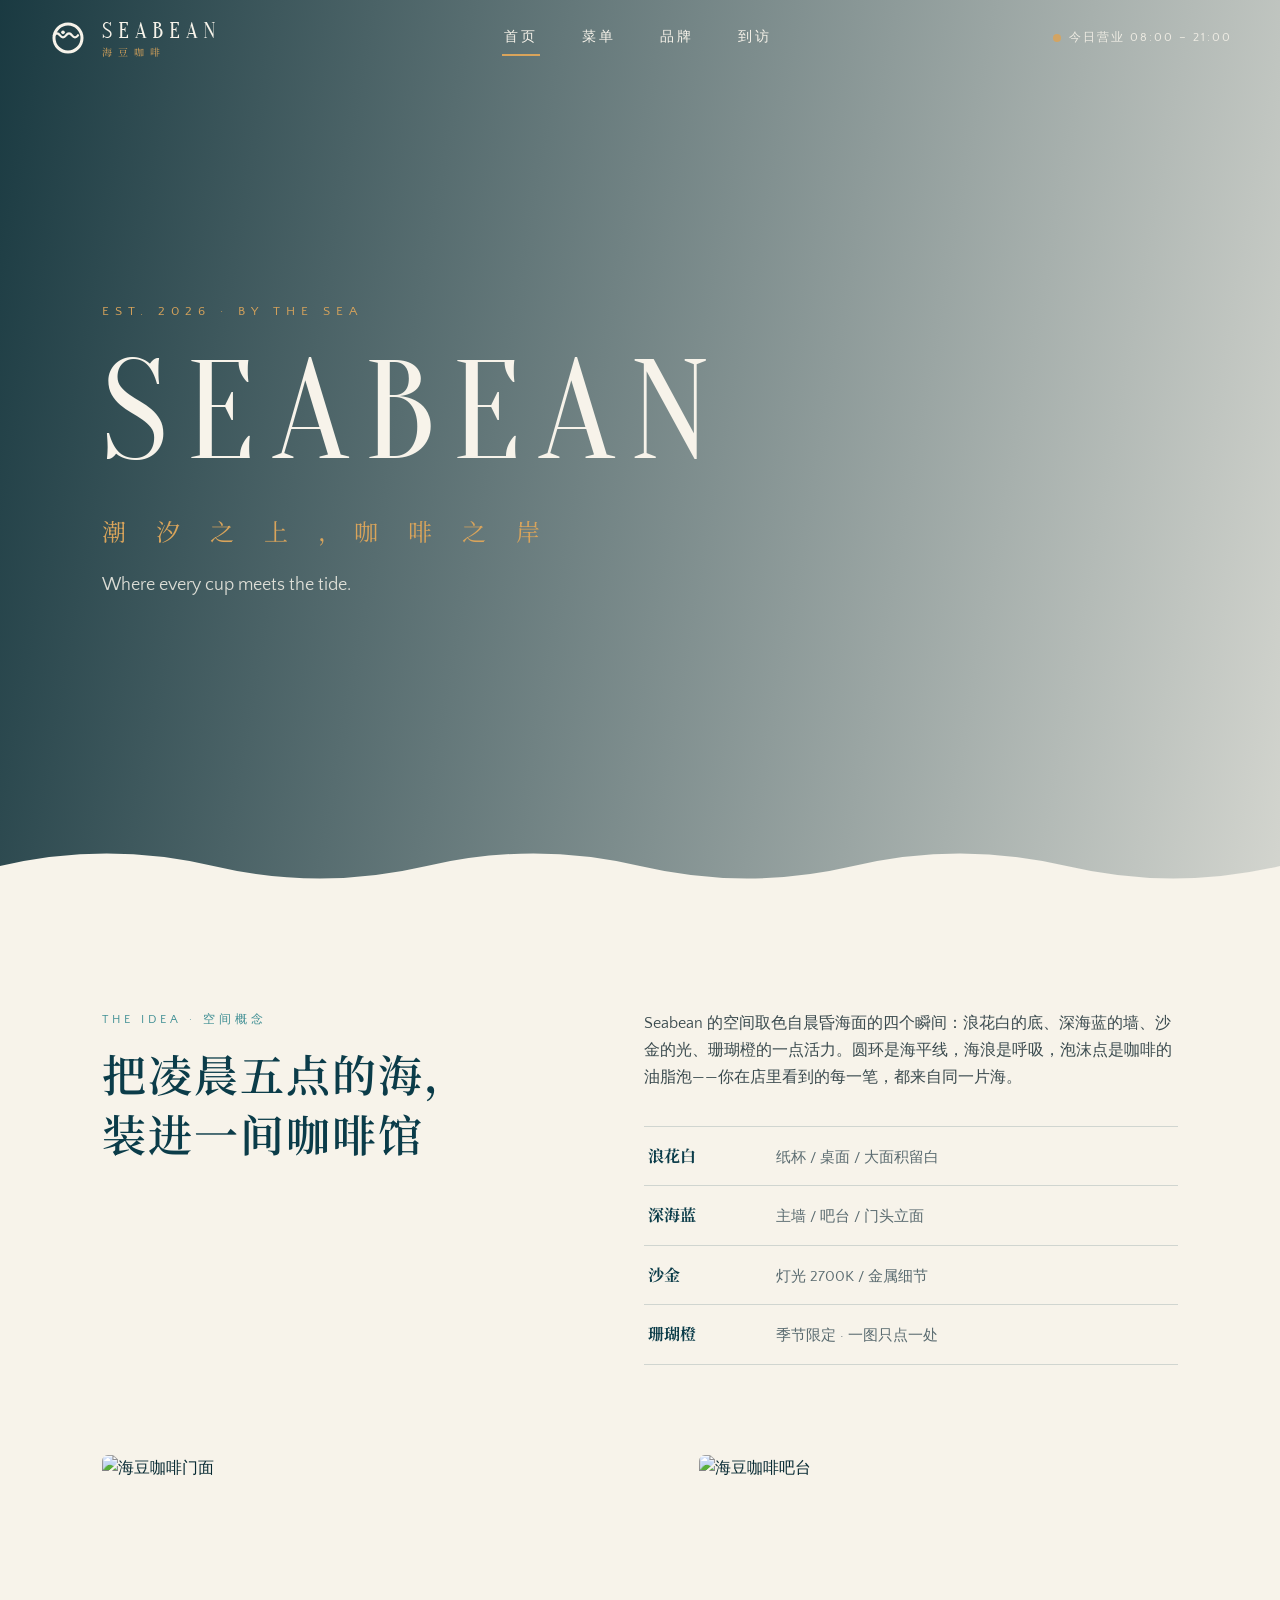
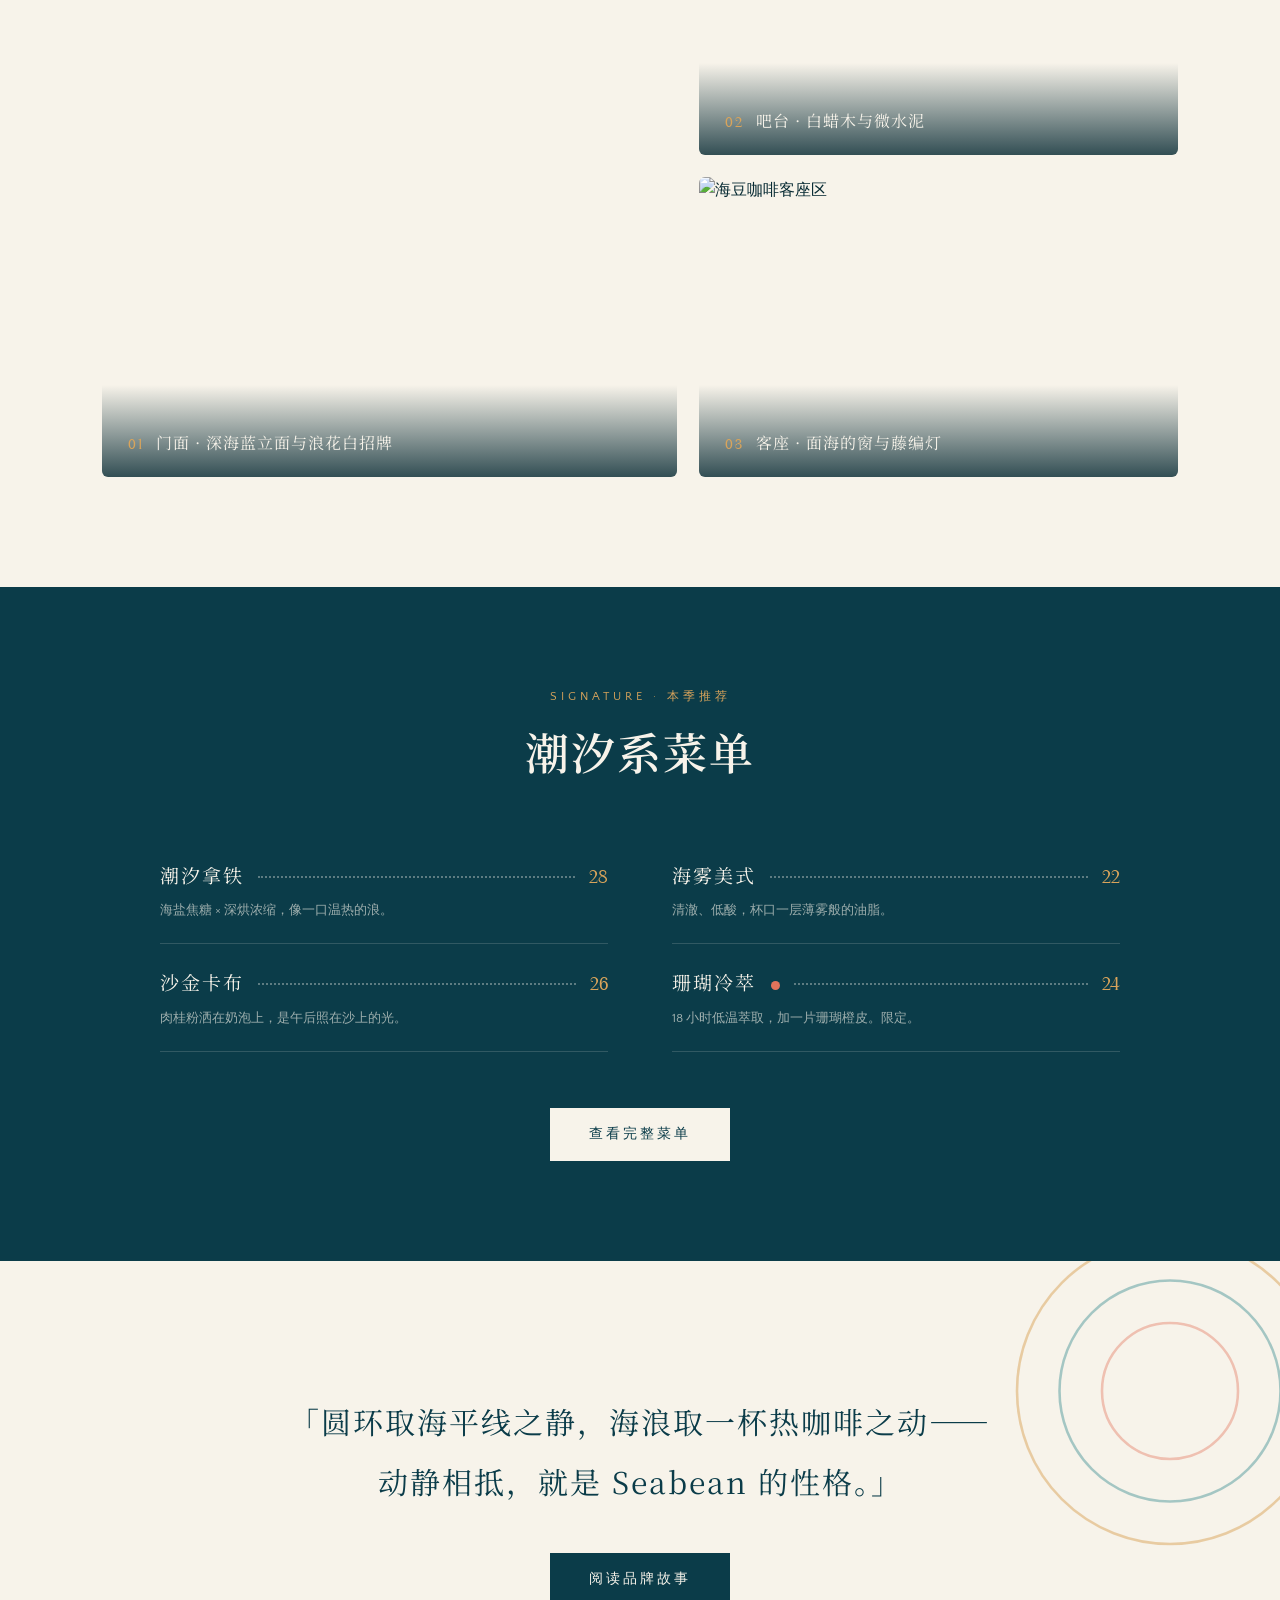
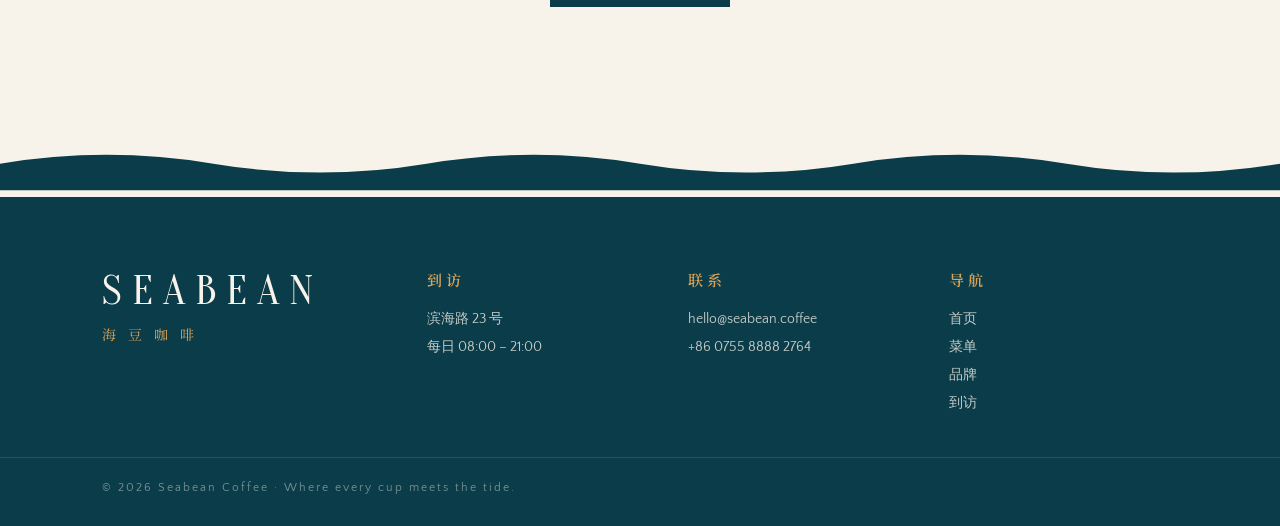
==== index.html @ 06146616 "Seabean 海豆咖啡官网：首页/菜单/品牌/到访四页" ====
<!DOCTYPE html>
<html lang="zh-CN">
<head>
<meta charset="UTF-8">
<meta name="viewport" content="width=device-width, initial-scale=1.0">
<title>SEABEAN 海豆咖啡 — 潮汐之上，咖啡之岸</title>
<meta name="description" content="Seabean 海豆咖啡：一家以海为灵感的咖啡馆。潮汐之上，咖啡之岸。Where every cup meets the tide.">
<link rel="preconnect" href="https://fonts.googleapis.com">
<link href="https://fonts.googleapis.com/css2?family=Oranienbaum&family=Quattrocento+Sans:wght@400;700&family=Noto+Serif+SC:wght@400;600&display=swap" rel="stylesheet">
<link rel="stylesheet" href="assets/style.css">
</head>
<body>

<header class="site-header">
  <a class="brand" href="index.html">
    <svg class="brand-mark" viewBox="0 0 120 120" aria-hidden="true">
      <circle cx="60" cy="60" r="42" fill="none" stroke="currentColor" stroke-width="9"/>
      <path d="M18 52 Q27 40 36 52 T54 52 T72 52 T90 52" fill="none" stroke="currentColor" stroke-width="7" stroke-linecap="round"/>
      <circle cx="45" cy="43" r="5.5" fill="currentColor"/>
    </svg>
    <span class="brand-word">SEABEAN<small>海豆咖啡</small></span>
  </a>
  <nav class="site-nav">
    <a href="index.html">首页</a>
    <a href="menu.html">菜单</a>
    <a href="about.html">品牌</a>
    <a href="visit.html">到访</a>
  </nav>
  <div class="header-hours"><span class="dot-live"></span>今日营业 08:00 – 21:00</div>
</header>

<!-- HERO -->
<section class="hero">
  <div class="hero-bg" style="background-image:url('assets/hero_sea_coffee.jpg')"></div>
  <div class="hero-shade"></div>
  <div class="bubble b1"></div><div class="bubble b2"></div><div class="bubble b3"></div><div class="bubble b4"></div>
  <div class="hero-inner">
    <p class="hero-kicker">EST. 2026 · BY THE SEA</p>
    <h1 class="hero-title">SEABEAN</h1>
    <p class="hero-cn">潮 汐 之 上 ，咖 啡 之 岸</p>
    <p class="hero-tag">Where every cup meets the tide.</p>
  </div>
  <svg class="hero-wave" viewBox="0 0 1440 90" preserveAspectRatio="none" aria-hidden="true">
    <path d="M0 90 L0 55 Q120 30 240 55 Q360 80 480 55 Q600 30 720 55 Q840 80 960 55 Q1080 30 1200 55 Q1320 80 1440 55 L1440 90 Z" fill="#F7F3EA"/>
  </svg>
</section>

<!-- 空间概念 -->
<section class="concept">
  <div class="reveal">
    <p class="sec-label">THE IDEA · 空间概念</p>
    <h2 class="sec-title">把凌晨五点的海，<br>装进一间咖啡馆</h2>
  </div>
  <div class="concept-right reveal">
    <p>Seabean 的空间取色自晨昏海面的四个瞬间：浪花白的底、深海蓝的墙、沙金的光、珊瑚橙的一点活力。圆环是海平线，海浪是呼吸，泡沫点是咖啡的油脂泡——你在店里看到的每一笔，都来自同一片海。</p>
    <ul class="concept-list">
      <li><strong>浪花白</strong><span>纸杯 / 桌面 / 大面积留白</span></li>
      <li><strong>深海蓝</strong><span>主墙 / 吧台 / 门头立面</span></li>
      <li><strong>沙金</strong><span>灯光 2700K / 金属细节</span></li>
      <li><strong>珊瑚橙</strong><span>季节限定 · 一图只点一处</span></li>
    </ul>
  </div>
</section>

<!-- 空间影像 -->
<section class="spaces">
  <a class="space-card tall reveal" href="visit.html">
    <img src="assets/shop_exterior.jpg" alt="海豆咖啡门面">
    <span class="space-cap"><span>01</span>门面 · 深海蓝立面与浪花白招牌</span>
  </a>
  <a class="space-card reveal" href="about.html" style="transition-delay:.08s">
    <img src="assets/shop_interior.jpg" alt="海豆咖啡吧台">
    <span class="space-cap"><span>02</span>吧台 · 白蜡木与微水泥</span>
  </a>
  <a class="space-card reveal" href="visit.html" style="transition-delay:.16s">
    <img src="assets/shop_seating.jpg" alt="海豆咖啡客座区">
    <span class="space-cap"><span>03</span>客座 · 面海的窗与藤编灯</span>
  </a>
</section>

<!-- 推荐菜单 -->
<section class="feature-menu">
  <div class="fm-head reveal">
    <p class="sec-label on-dark">SIGNATURE · 本季推荐</p>
    <h2 class="sec-title on-dark">潮汐系菜单</h2>
  </div>
  <div class="fm-grid">
    <div class="fm-item">
      <div class="fm-row"><span class="fm-name">潮汐拿铁</span><span class="fm-dots"></span><span class="fm-price">28</span></div>
      <p class="fm-desc">海盐焦糖 × 深烘浓缩，像一口温热的浪。</p>
    </div>
    <div class="fm-item">
      <div class="fm-row"><span class="fm-name">海雾美式</span><span class="fm-dots"></span><span class="fm-price">22</span></div>
      <p class="fm-desc">清澈、低酸，杯口一层薄雾般的油脂。</p>
    </div>
    <div class="fm-item">
      <div class="fm-row"><span class="fm-name">沙金卡布</span><span class="fm-dots"></span><span class="fm-price">26</span></div>
      <p class="fm-desc">肉桂粉洒在奶泡上，是午后照在沙上的光。</p>
    </div>
    <div class="fm-item">
      <div class="fm-row"><span class="fm-name">珊瑚冷萃 <i class="foam-dot"></i></span><span class="fm-dots"></span><span class="fm-price">24</span></div>
      <p class="fm-desc">18 小时低温萃取，加一片珊瑚橙皮。限定。</p>
    </div>
  </div>
  <a class="btn-foam" href="menu.html">查看完整菜单</a>
</section>

<!-- 品牌语句 -->
<section class="brand-line">
  <svg class="bl-ring" viewBox="0 0 200 200" aria-hidden="true">
    <circle cx="100" cy="100" r="90" fill="none" stroke="#D9A45B" stroke-width="1.5" opacity="0.5"/>
    <circle cx="100" cy="100" r="65" fill="none" stroke="#3E8E93" stroke-width="1.5" opacity="0.45"/>
    <circle cx="100" cy="100" r="40" fill="none" stroke="#E2735B" stroke-width="1.5" opacity="0.4"/>
  </svg>
  <blockquote class="reveal">「圆环取海平线之静，海浪取一杯热咖啡之动——<br>动静相抵，就是 Seabean 的性格。」</blockquote>
  <a class="btn-deep" href="about.html">阅读品牌故事</a>
</section>

<!-- 页脚 -->
<footer class="site-footer">
  <div class="foot-wave"><svg viewBox="0 0 1440 60" preserveAspectRatio="none" aria-hidden="true"><path d="M0 60 L0 30 Q120 10 240 30 Q360 50 480 30 Q600 10 720 30 Q840 50 960 30 Q1080 10 1200 30 Q1320 50 1440 30 L1440 60 Z"/></svg></div>
  <div class="foot-inner">
    <div class="foot-brand">SEABEAN<small>海豆咖啡</small></div>
    <div class="foot-cols">
      <div><h4>到访</h4><p>滨海路 23 号<br>每日 08:00 – 21:00</p></div>
      <div><h4>联系</h4><p><a href="mailto:hello@seabean.coffee">hello@seabean.coffee</a><br>+86 0755 8888 2764</p></div>
      <div><h4>导航</h4><p><a href="index.html">首页</a><br><a href="menu.html">菜单</a><br><a href="about.html">品牌</a><br><a href="visit.html">到访</a></p></div>
    </div>
  </div>
  <div class="foot-legal">© 2026 Seabean Coffee · Where every cup meets the tide.</div>
</footer>

<script src="assets/main.js"></script>
</body>
</html>
---- assets/style.css ----
/* ============ SEABEAN 海豆咖啡 — 品牌官网 ============ */
:root{
  --deep:#0B3C49;
  --ink:#072A33;
  --aqua:#3E8E93;
  --foam:#F7F3EA;
  --sand:#D9A45B;
  --coral:#E2735B;
  --gray:#5A6B70;
  --serif-en:'Oranienbaum', 'Noto Serif SC', serif;
  --serif-cn:'Noto Serif SC', 'Songti SC', serif;
  --sans:'Quattrocento Sans', 'PingFang SC', 'Microsoft YaHei', sans-serif;
}
*{margin:0;padding:0;box-sizing:border-box}
html{scroll-behavior:smooth}
body{
  font-family:var(--sans);
  color:var(--ink);
  background:var(--foam);
  line-height:1.7;
  -webkit-font-smoothing:antialiased;
}
img{display:block;max-width:100%}
a{color:inherit;text-decoration:none}
::selection{background:var(--sand);color:var(--ink)}

/* ---------- 通用文字 ---------- */
.sec-label{
  font-size:12px;letter-spacing:4px;color:var(--aqua);
  font-family:var(--sans);margin-bottom:14px;
}
.sec-label.on-dark{color:var(--sand)}
.sec-title{
  font-family:var(--serif-cn);
  font-size:clamp(28px,3.6vw,44px);
  font-weight:600;color:var(--deep);
  line-height:1.35;letter-spacing:2px;
}
.sec-title.on-dark{color:var(--foam)}
.btn-foam,.btn-deep{
  display:inline-block;padding:14px 38px;
  font-size:14px;letter-spacing:3px;
  border:1px solid transparent;cursor:pointer;
  transition:all .35s ease;
}
.btn-foam{background:var(--foam);color:var(--deep)}
.btn-foam:hover{background:var(--sand);color:var(--ink)}
.btn-deep{background:var(--deep);color:var(--foam)}
.btn-deep:hover{background:var(--aqua);color:var(--foam)}
.foam-dot{
  display:inline-block;width:9px;height:9px;border-radius:50%;
  background:var(--coral);margin-left:8px;vertical-align:middle;
}

/* ---------- 页头 ---------- */
.site-header{
  position:fixed;inset:0 0 auto 0;z-index:50;
  display:grid;grid-template-columns:auto 1fr auto;align-items:center;
  gap:24px;padding:18px 48px;
  color:var(--foam);
  transition:background .4s ease, color .4s ease, box-shadow .4s ease, padding .4s ease;
}
.site-header.solid{
  background:rgba(247,243,234,.96);
  color:var(--deep);
  box-shadow:0 1px 0 rgba(11,60,73,.12);
  padding:10px 48px;
}
.brand{display:flex;align-items:center;gap:14px}
.brand-mark{width:40px;height:40px}
.brand-word{
  font-family:var(--serif-en);font-size:22px;letter-spacing:6px;
  display:flex;flex-direction:column;line-height:1.1;
}
.brand-word small{
  font-family:var(--serif-cn);font-size:10px;letter-spacing:6px;color:var(--sand);
  margin-top:2px;
}
.site-nav{display:flex;justify-content:center;gap:40px}
.site-nav a{
  font-size:14px;letter-spacing:3px;padding:6px 2px;position:relative;
}
.site-nav a::after{
  content:"";position:absolute;left:0;bottom:0;height:2px;width:0;
  background:var(--sand);transition:width .35s ease;
}
.site-nav a:hover::after,.site-nav a.active::after{width:100%}
.header-hours{
  font-size:12px;letter-spacing:2px;display:flex;align-items:center;gap:8px;
  color:inherit;opacity:.9;
}
.dot-live{width:8px;height:8px;border-radius:50%;background:var(--sand);animation:pulse 2.4s infinite}
@keyframes pulse{0%,100%{opacity:1}50%{opacity:.35}}

/* ---------- 首页 HERO ---------- */
.hero{position:relative;height:100vh;min-height:640px;overflow:hidden}
.hero-bg{
  position:absolute;inset:0;background-size:cover;background-position:center;
  transform:scale(1.06);animation:heroDrift 18s ease-in-out infinite alternate;
}
@keyframes heroDrift{from{transform:scale(1.06) translateX(0)}to{transform:scale(1.06) translateX(-16px)}}
.hero-shade{
  position:absolute;inset:0;
  background:linear-gradient(100deg, rgba(7,42,51,.92) 0%, rgba(7,42,51,.55) 48%, rgba(7,42,51,.15) 100%);
}
.hero-inner{
  position:relative;z-index:2;height:100%;
  display:flex;flex-direction:column;justify-content:center;
  padding:0 8vw;color:var(--foam);
}
.hero-kicker{font-size:13px;letter-spacing:6px;color:var(--sand);margin-bottom:22px}
.hero-title{
  font-family:var(--serif-en);font-weight:400;
  font-size:clamp(64px,11vw,150px);letter-spacing:.12em;line-height:1;
}
.hero-cn{
  font-family:var(--serif-cn);font-size:clamp(17px,2vw,24px);
  letter-spacing:.5em;color:var(--sand);margin-top:26px;
}
.hero-tag{margin-top:18px;font-size:clamp(14px,1.4vw,18px);color:rgba(247,243,234,.85)}
.hero-wave{position:absolute;bottom:-1px;left:0;width:100%;height:90px;z-index:3}
.bubble{
  position:absolute;border-radius:50%;z-index:2;
  background:radial-gradient(circle at 35% 30%, rgba(247,243,234,.85), rgba(247,243,234,.12));
  animation:rise 9s ease-in infinite;opacity:0;
}
.b1{width:14px;height:14px;left:74%;bottom:120px;animation-delay:0s}
.b2{width:22px;height:22px;left:80%;bottom:100px;animation-delay:2.2s}
.b3{width:10px;height:10px;left:87%;bottom:130px;animation-delay:4.1s}
.b4{width:17px;height:17px;left:70%;bottom:90px;animation-delay:6s}
@keyframes rise{
  0%{transform:translateY(0) scale(.7);opacity:0}
  15%{opacity:.75}
  100%{transform:translateY(-46vh) scale(1.1);opacity:0}
}

/* ---------- 概念区 ---------- */
.concept{
  display:grid;grid-template-columns:1fr 1.15fr;gap:6vw;
  padding:110px 8vw 90px;align-items:start;
}
.concept-right p{font-size:16px;color:#3A4A4E;max-width:56ch}
.concept-list{list-style:none;margin-top:34px;border-top:1px solid rgba(11,60,73,.16)}
.concept-list li{
  display:grid;grid-template-columns:110px 1fr;gap:18px;
  padding:15px 4px;border-bottom:1px solid rgba(11,60,73,.16);
  font-size:14.5px;align-items:baseline;
}
.concept-list strong{font-family:var(--serif-cn);color:var(--deep);font-size:16px}
.concept-list span{color:var(--gray)}

/* ---------- 空间影像 ---------- */
.spaces{
  display:grid;grid-template-columns:1.2fr 1fr;grid-template-rows:repeat(2,300px);
  gap:22px;padding:0 8vw 110px;
}
.space-card{position:relative;overflow:hidden;border-radius:6px}
.space-card.tall{grid-row:span 2}
.space-card img{
  width:100%;height:100%;object-fit:cover;
  transition:transform 1.1s cubic-bezier(.19,1,.22,1);
}
.space-card:hover img{transform:scale(1.05)}
.space-cap{
  position:absolute;left:0;right:0;bottom:0;
  padding:44px 26px 20px;color:var(--foam);
  font-family:var(--serif-cn);font-size:16px;letter-spacing:1px;
  background:linear-gradient(to top, rgba(7,42,51,.82), transparent);
}
.space-cap span{
  font-family:var(--serif-en);color:var(--sand);
  margin-right:12px;font-size:15px;letter-spacing:2px;
}

/* ---------- 推荐菜单（深底） ---------- */
.feature-menu{background:var(--deep);color:var(--foam);padding:100px 8vw;text-align:center}
.fm-head{margin-bottom:56px}
.fm-grid{
  display:grid;grid-template-columns:1fr 1fr;gap:0 5vw;
  text-align:left;max-width:960px;margin:0 auto 56px;
}
.fm-item{padding:22px 0;border-bottom:1px solid rgba(247,243,234,.16)}
.fm-row{display:flex;align-items:baseline;gap:14px}
.fm-name{font-family:var(--serif-cn);font-size:19px;letter-spacing:2px}
.fm-dots{
  flex:1;border-bottom:2px dotted rgba(247,243,234,.35);
  transform:translateY(-5px);min-width:40px;
}
.fm-price{font-family:var(--serif-en);font-size:19px;color:var(--sand)}
.fm-desc{font-size:13px;color:rgba(247,243,234,.62);margin-top:6px}

/* ---------- 品牌语句 ---------- */
.brand-line{position:relative;padding:130px 8vw;text-align:center;overflow:hidden}
.bl-ring{position:absolute;right:-60px;top:-40px;width:340px;height:340px;animation:spin 60s linear infinite}
@keyframes spin{to{transform:rotate(360deg)}}
.brand-line blockquote{
  font-family:var(--serif-cn);font-size:clamp(20px,2.6vw,30px);
  color:var(--deep);line-height:2;letter-spacing:2px;max-width:820px;margin:0 auto 42px;
}

/* ---------- 页脚 ---------- */
.site-footer{position:relative;background:var(--deep);color:var(--foam)}
.foot-wave{display:block;width:100%;height:60px;background:var(--foam)}
.foot-wave path{fill:var(--deep)}
.foot-inner{
  display:grid;grid-template-columns:auto 1fr;gap:8vw;
  padding:70px 8vw 40px;
}
.foot-brand{
  font-family:var(--serif-en);font-size:42px;letter-spacing:10px;line-height:1.15;
}
.foot-brand small{
  display:block;font-family:var(--serif-cn);font-size:14px;
  letter-spacing:12px;color:var(--sand);margin-top:10px;
}
.foot-cols{display:grid;grid-template-columns:repeat(3,1fr);gap:32px;align-self:center}
.foot-cols h4{
  font-family:var(--serif-cn);font-size:15px;letter-spacing:4px;
  color:var(--sand);margin-bottom:12px;font-weight:600;
}
.foot-cols p{font-size:14px;color:rgba(247,243,234,.78);line-height:2}
.foot-cols a:hover{color:var(--sand)}
.foot-legal{
  padding:20px 8vw 28px;font-size:12px;letter-spacing:2px;
  color:rgba(247,243,234,.45);border-top:1px solid rgba(247,243,234,.12);
}

/* ---------- 内页共用 ---------- */
.page-hero{
  position:relative;padding:170px 8vw 90px;color:var(--foam);
  background:var(--deep);overflow:hidden;
}
.page-hero .ph-wave{
  position:absolute;left:0;bottom:-1px;width:100%;height:70px;
}
.page-hero h1{
  font-family:var(--serif-en);font-weight:400;
  font-size:clamp(44px,7vw,88px);letter-spacing:.14em;line-height:1;
}
.page-hero .ph-cn{
  font-family:var(--serif-cn);font-size:clamp(16px,1.8vw,22px);
  letter-spacing:.4em;color:var(--sand);margin-top:20px;
}
.page-hero .ph-sub{margin-top:16px;color:rgba(247,243,234,.72);font-size:15px;max-width:52ch}
.ph-bubbles span{
  position:absolute;border-radius:50%;
  border:1.5px solid rgba(247,243,234,.35);
}
.ph-bubbles .p1{width:120px;height:120px;right:10%;top:22%}
.ph-bubbles .p2{width:70px;height:70px;right:20%;top:52%;border-color:rgba(217,164,91,.5)}
.ph-bubbles .p3{width:36px;height:36px;right:7%;top:60%;border-color:rgba(62,142,147,.6)}

/* ---------- 菜单页 ---------- */
.menu-section{padding:90px 8vw 100px;max-width:1080px;margin:0 auto}
.menu-cat{margin-bottom:64px}
.menu-cat-head{display:flex;align-items:baseline;gap:16px;margin-bottom:26px}
.menu-cat-head h2{
  font-family:var(--serif-cn);font-size:26px;color:var(--deep);
  letter-spacing:4px;font-weight:600;
}
.menu-cat-head .en{
  font-family:var(--serif-en);font-size:15px;letter-spacing:4px;color:var(--aqua);
}
.menu-cat-head::after{
  content:"";flex:1;height:8px;transform:translateY(-2px);opacity:.5;
  background:url("data:image/svg+xml,%3Csvg xmlns='http://www.w3.org/2000/svg' viewBox='0 0 120 24'%3E%3Cpath d='M0 14 Q20 2 40 14 T80 14 T120 14' fill='none' stroke='%233E8E93' stroke-width='3'/%3E%3C/svg%3E") repeat-x left center/120px 24px;
}
.mi{display:grid;grid-template-columns:1fr auto;gap:4px 16px;padding:15px 0;border-bottom:1px solid rgba(11,60,73,.12)}
.mi-top{display:flex;align-items:baseline;gap:12px}
.mi-name{font-family:var(--serif-cn);font-size:17px;color:var(--ink);letter-spacing:1px}
.mi-dots{flex:1;border-bottom:2px dotted rgba(11,60,73,.3);transform:translateY(-4px);min-width:36px}
.mi-price{font-family:var(--serif-en);font-size:17px;color:var(--deep)}
.mi-desc{grid-column:1/-1;font-size:13px;color:var(--gray)}
.mi .badge{
  font-size:10px;letter-spacing:2px;color:var(--coral);
  border:1px solid var(--coral);border-radius:99px;padding:2px 10px;margin-left:10px;
  vertical-align:middle;white-space:nowrap;
}
.menu-note{
  background:var(--deep);color:var(--foam);border-radius:6px;
  padding:40px 48px;display:flex;flex-wrap:wrap;gap:24px 60px;align-items:center;
}
.menu-note h3{font-family:var(--serif-cn);font-size:20px;letter-spacing:3px;color:var(--sand);font-weight:600}
.menu-note p{font-size:13.5px;color:rgba(247,243,234,.75)}

/* ---------- 品牌页 ---------- */
.moments{display:grid;grid-template-columns:repeat(4,1fr);gap:20px;padding:90px 8vw}
.moment{
  border-radius:6px;padding:34px 26px 28px;min-height:230px;color:var(--foam);
  display:flex;flex-direction:column;justify-content:flex-end;position:relative;overflow:hidden;
}
.moment .m-en{font-family:var(--serif-en);letter-spacing:3px;font-size:14px;opacity:.85}
.moment .m-cn{font-family:var(--serif-cn);font-size:22px;letter-spacing:4px;margin-top:6px;font-weight:600}
.moment .m-desc{font-size:12.5px;opacity:.75;margin-top:10px;line-height:1.7}
.moment::before{
  content:"";position:absolute;right:-24px;top:-24px;width:110px;height:110px;border-radius:50%;
  background:rgba(247,243,234,.14);
}
.moment.m1{background:var(--foam);color:var(--deep)}
.moment.m1::before{background:rgba(11,60,73,.08)}
.moment.m2{background:var(--aqua)}
.moment.m3{background:var(--sand);color:var(--ink)}
.moment.m4{background:var(--deep)}
.story{display:grid;grid-template-columns:1fr 1fr;gap:6vw;padding:20px 8vw 110px;align-items:center}
.story-img{border-radius:6px;overflow:hidden}
.story-img img{width:100%;height:100%;object-fit:cover}
.story-text h2{
  font-family:var(--serif-cn);font-size:32px;color:var(--deep);
  letter-spacing:3px;margin-bottom:24px;font-weight:600;line-height:1.5;
}
.story-text p{font-size:15px;color:#3A4A4E;margin-bottom:16px}
.values{border-top:1px solid rgba(11,60,73,.14)}
.values li{
  list-style:none;display:grid;grid-template-columns:64px 130px 1fr;gap:20px;
  padding:20px 0;border-bottom:1px solid rgba(11,60,73,.14);font-size:14.5px;align-items:baseline;
}
.values .v-num{font-family:var(--serif-en);color:var(--aqua);font-size:20px}
.values .v-name{font-family:var(--serif-cn);color:var(--deep);font-size:17px;letter-spacing:2px;font-weight:600}
.values .v-desc{color:var(--gray)}

/* ---------- 到访页 ---------- */
.visit-grid{display:grid;grid-template-columns:1fr 1fr;gap:0;padding:0 0 100px}
.visit-info{padding:90px 6vw 90px 8vw}
.visit-info h2{
  font-family:var(--serif-cn);font-size:30px;color:var(--deep);
  letter-spacing:3px;margin-bottom:36px;font-weight:600;
}
.info-rows{border-top:1px solid rgba(11,60,73,.16)}
.info-rows div{
  display:grid;grid-template-columns:110px 1fr;gap:20px;
  padding:18px 4px;border-bottom:1px solid rgba(11,60,73,.16);font-size:15px;
}
.info-rows dt{font-family:var(--serif-cn);color:var(--deep);font-weight:600;letter-spacing:2px}
.info-rows dd{color:#3A4A4E}
.visit-map{position:relative;background:var(--deep);min-height:520px;overflow:hidden}
.visit-map svg{position:absolute;inset:0;width:100%;height:100%}
.map-pin{
  position:absolute;left:54%;top:44%;transform:translate(-50%,-100%);
  text-align:center;color:var(--foam);
}
.map-pin svg{position:static;width:44px;height:44px;margin:0 auto 8px;display:block;animation:bob 2.6s ease-in-out infinite}
@keyframes bob{0%,100%{transform:translateY(0)}50%{transform:translateY(-8px)}}
.map-pin .mp-name{font-family:var(--serif-en);letter-spacing:4px;font-size:15px}
.map-pin .mp-sub{font-size:11px;letter-spacing:2px;color:var(--sand)}
.visit-cta{
  background:var(--deep);color:var(--foam);text-align:center;padding:90px 8vw;
}
.visit-cta h2{font-family:var(--serif-cn);font-size:clamp(26px,3.4vw,40px);letter-spacing:4px;margin-bottom:16px;font-weight:600}
.visit-cta p{color:rgba(247,243,234,.7);margin-bottom:36px}

/* ---------- 动效 reveal ---------- */
.reveal{opacity:0;transform:translateY(26px);transition:opacity .8s ease, transform .8s ease}
.reveal.in{opacity:1;transform:none}

/* ---------- 响应式 ---------- */
@media (max-width:960px){
  .site-header{grid-template-columns:auto auto;padding:14px 20px;gap:14px}
  .site-nav{gap:20px}
  .header-hours{display:none}
  .concept{grid-template-columns:1fr;gap:36px;padding:80px 6vw 60px}
  .spaces{grid-template-columns:1fr;grid-template-rows:none;padding:0 6vw 80px}
  .space-card{height:280px}
  .space-card.tall{grid-row:auto;height:340px}
  .fm-grid{grid-template-columns:1fr}
  .moments{grid-template-columns:1fr 1fr;padding:60px 6vw;gap:14px}
  .story{grid-template-columns:1fr;padding:0 6vw 80px}
  .visit-grid{grid-template-columns:1fr}
  .visit-info{padding:70px 6vw}
  .foot-inner{grid-template-columns:1fr;gap:36px;padding:56px 6vw 30px}
  .foot-cols{grid-template-columns:1fr 1fr}
  .brand-line{padding:90px 6vw}
  .bl-ring{width:220px;height:220px;right:-80px}
}
@media (max-width:640px){
  .site-nav{gap:14px}
  .site-nav a{font-size:12px;letter-spacing:1px}
  .brand-word{font-size:17px;letter-spacing:4px}
  .moments{grid-template-columns:1fr}
  .menu-note{padding:30px 24px}
}
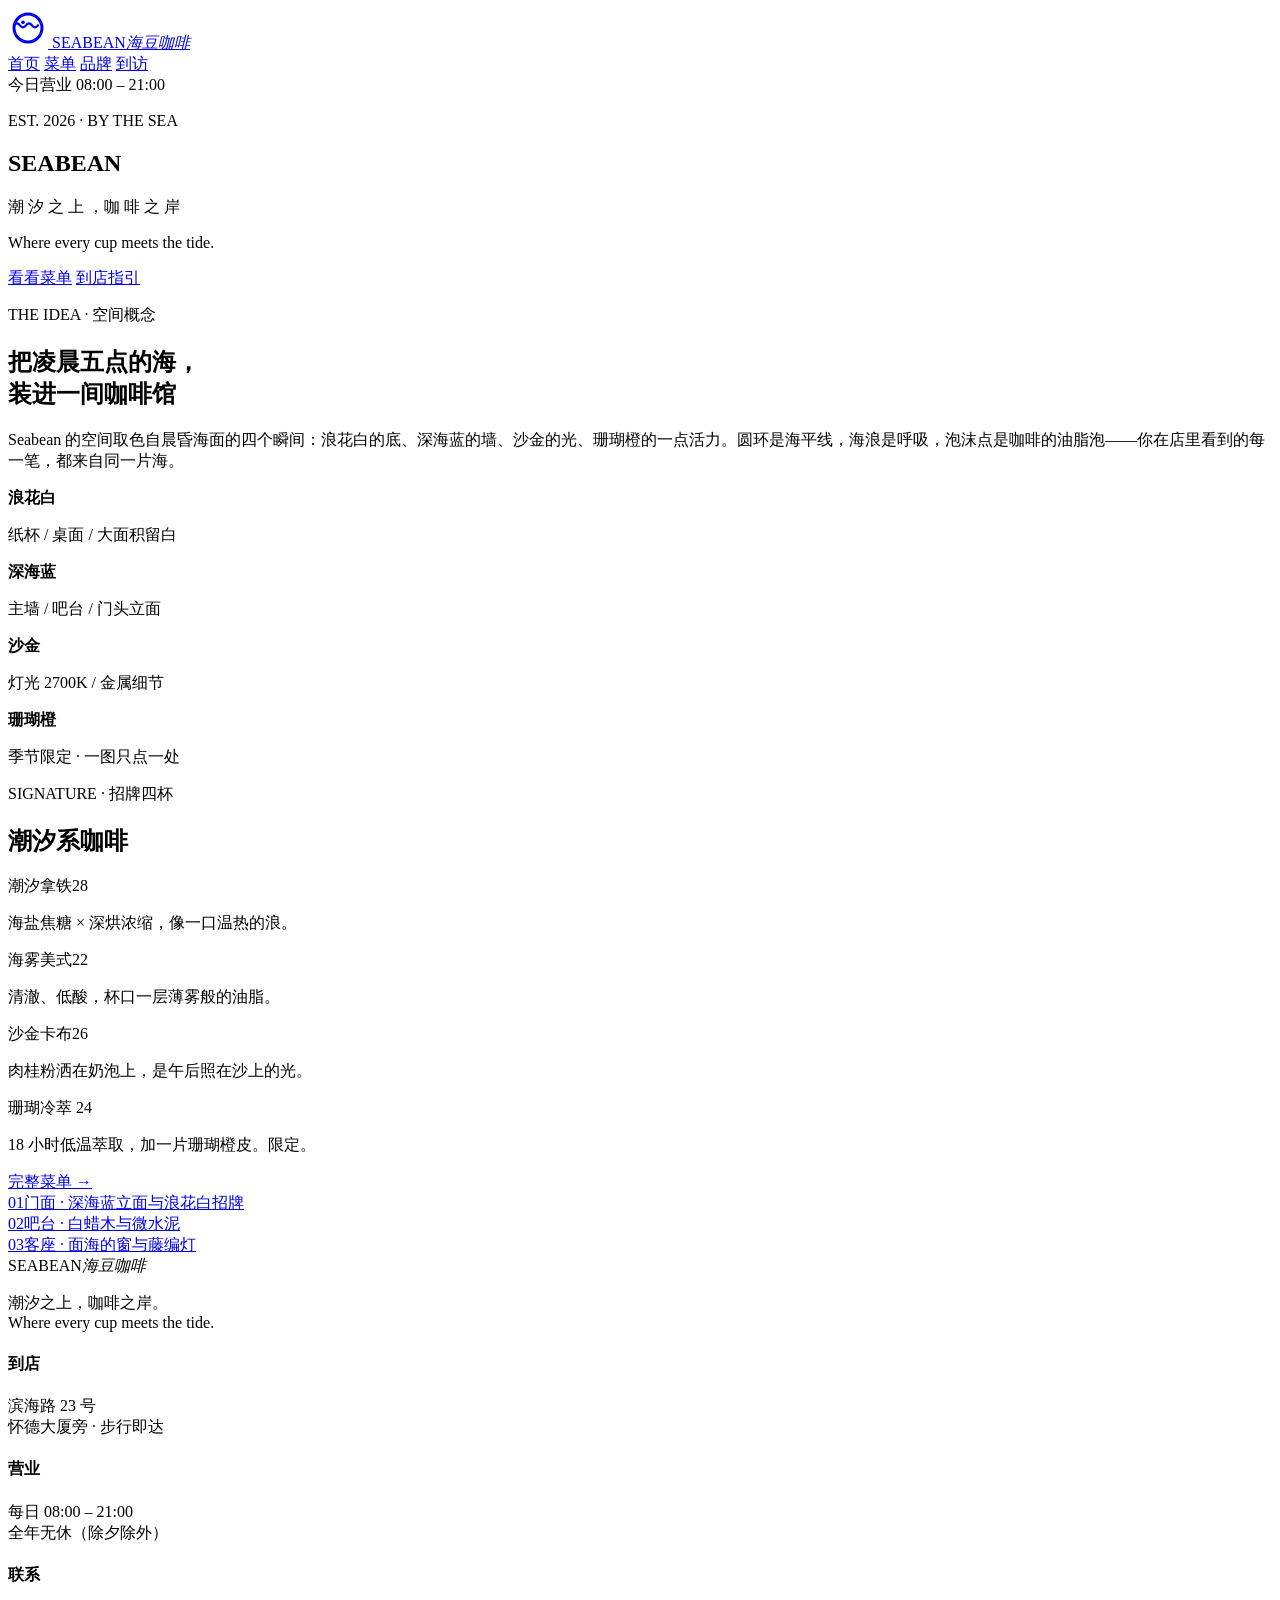
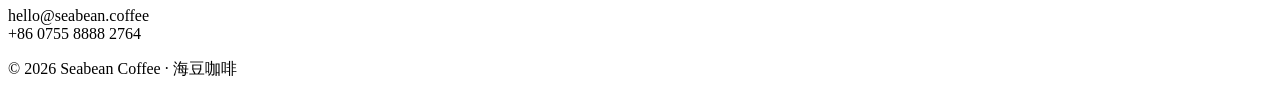
==== commit 59fa488a: "restore index/about pages" ====
--- a/index.html
+++ b/index.html
@@ -4,24 +4,23 @@
 <meta charset="UTF-8">
 <meta name="viewport" content="width=device-width, initial-scale=1.0">
 <title>SEABEAN 海豆咖啡 — 潮汐之上，咖啡之岸</title>
-<meta name="description" content="Seabean 海豆咖啡：一家以海为灵感的咖啡馆。潮汐之上，咖啡之岸。Where every cup meets the tide.">
-<link rel="preconnect" href="https://fonts.googleapis.com">
-<link href="https://fonts.googleapis.com/css2?family=Oranienbaum&family=Quattrocento+Sans:wght@400;700&family=Noto+Serif+SC:wght@400;600&display=swap" rel="stylesheet">
+<meta name="description" content="Seabean 海豆咖啡：把海的瞬间装进杯子。深海蓝空间、潮汐系咖啡、面朝大海的座位。">
+<link href="https://fonts.googleapis.com/css2?family=Oranienbaum&family=Quattrocento+Sans:ital,wght@0,400;0,700;1,400&family=Noto+Serif+SC:wght@400;600;700&display=swap" rel="stylesheet">
 <link rel="stylesheet" href="assets/style.css">
+<link rel="stylesheet" href="assets/images.css">
 </head>
 <body>
-
 <header class="site-header">
-  <a class="brand" href="index.html">
-    <svg class="brand-mark" viewBox="0 0 120 120" aria-hidden="true">
+  <a class="logo" href="index.html" aria-label="Seabean 首页">
+    <svg viewBox="0 0 120 120" width="40" height="40" aria-hidden="true">
       <circle cx="60" cy="60" r="42" fill="none" stroke="currentColor" stroke-width="9"/>
       <path d="M18 52 Q27 40 36 52 T54 52 T72 52 T90 52" fill="none" stroke="currentColor" stroke-width="7" stroke-linecap="round"/>
       <circle cx="45" cy="43" r="5.5" fill="currentColor"/>
     </svg>
-    <span class="brand-word">SEABEAN<small>海豆咖啡</small></span>
+    <span class="logo-word">SEABEAN<em>海豆咖啡</em></span>
   </a>
   <nav class="site-nav">
-    <a href="index.html">首页</a>
+    <a href="index.html" class="active">首页</a>
     <a href="menu.html">菜单</a>
     <a href="about.html">品牌</a>
     <a href="visit.html">到访</a>
@@ -29,107 +28,99 @@
   <div class="header-hours"><span class="dot-live"></span>今日营业 08:00 – 21:00</div>
 </header>
 
-<!-- HERO -->
+<!-- ======================= HERO ======================= -->
 <section class="hero">
-  <div class="hero-bg" style="background-image:url('assets/hero_sea_coffee.jpg')"></div>
+  <div class="hero-bg"></div>
   <div class="hero-shade"></div>
-  <div class="bubble b1"></div><div class="bubble b2"></div><div class="bubble b3"></div><div class="bubble b4"></div>
   <div class="hero-inner">
     <p class="hero-kicker">EST. 2026 · BY THE SEA</p>
     <h1 class="hero-title">SEABEAN</h1>
-    <p class="hero-cn">潮 汐 之 上 ，咖 啡 之 岸</p>
-    <p class="hero-tag">Where every cup meets the tide.</p>
+    <p class="hero-tagline">潮 汐 之 上 ，咖 啡 之 岸</p>
+    <p class="hero-sub">Where every cup meets the tide.</p>
+    <div class="hero-cta">
+      <a class="btn btn-solid" href="menu.html">看看菜单</a>
+      <a class="btn btn-ghost" href="visit.html">到店指引</a>
+    </div>
   </div>
-  <svg class="hero-wave" viewBox="0 0 1440 90" preserveAspectRatio="none" aria-hidden="true">
-    <path d="M0 90 L0 55 Q120 30 240 55 Q360 80 480 55 Q600 30 720 55 Q840 80 960 55 Q1080 30 1200 55 Q1320 80 1440 55 L1440 90 Z" fill="#F7F3EA"/>
-  </svg>
+  <div class="hero-bubbles" aria-hidden="true"><i></i><i></i><i></i><i></i><i></i></div>
 </section>
 
-<!-- 空间概念 -->
-<section class="concept">
-  <div class="reveal">
-    <p class="sec-label">THE IDEA · 空间概念</p>
-    <h2 class="sec-title">把凌晨五点的海，<br>装进一间咖啡馆</h2>
-  </div>
-  <div class="concept-right reveal">
-    <p>Seabean 的空间取色自晨昏海面的四个瞬间：浪花白的底、深海蓝的墙、沙金的光、珊瑚橙的一点活力。圆环是海平线，海浪是呼吸，泡沫点是咖啡的油脂泡——你在店里看到的每一笔，都来自同一片海。</p>
-    <ul class="concept-list">
-      <li><strong>浪花白</strong><span>纸杯 / 桌面 / 大面积留白</span></li>
-      <li><strong>深海蓝</strong><span>主墙 / 吧台 / 门头立面</span></li>
-      <li><strong>沙金</strong><span>灯光 2700K / 金属细节</span></li>
-      <li><strong>珊瑚橙</strong><span>季节限定 · 一图只点一处</span></li>
-    </ul>
+<!-- ======================= 空间概念 ======================= -->
+<section class="sec">
+  <p class="sec-label">THE IDEA · 空间概念</p>
+  <h2 class="sec-title">把凌晨五点的海，<br>装进一间咖啡馆</h2>
+  <p class="sec-lead">Seabean 的空间取色自晨昏海面的四个瞬间：浪花白的底、深海蓝的墙、沙金的光、珊瑚橙的一点活力。圆环是海平线，海浪是呼吸，泡沫点是咖啡的油脂泡——你在店里看到的每一笔，都来自同一片海。</p>
+  <div class="palette">
+    <div class="pal-item"><span class="pal-chip" style="background:#F7F3EA"></span><strong>浪花白</strong><p>纸杯 / 桌面 / 大面积留白</p></div>
+    <div class="pal-item"><span class="pal-chip" style="background:#0B3C49"></span><strong>深海蓝</strong><p>主墙 / 吧台 / 门头立面</p></div>
+    <div class="pal-item"><span class="pal-chip" style="background:#D9A45B"></span><strong>沙金</strong><p>灯光 2700K / 金属细节</p></div>
+    <div class="pal-item"><span class="pal-chip" style="background:#E2735B"></span><strong>珊瑚橙</strong><p>季节限定 · 一图只点一处</p></div>
   </div>
 </section>
 
-<!-- 空间影像 -->
-<section class="spaces">
-  <a class="space-card tall reveal" href="visit.html">
-    <img src="assets/shop_exterior.jpg" alt="海豆咖啡门面">
-    <span class="space-cap"><span>01</span>门面 · 深海蓝立面与浪花白招牌</span>
-  </a>
-  <a class="space-card reveal" href="about.html" style="transition-delay:.08s">
-    <img src="assets/shop_interior.jpg" alt="海豆咖啡吧台">
-    <span class="space-cap"><span>02</span>吧台 · 白蜡木与微水泥</span>
-  </a>
-  <a class="space-card reveal" href="visit.html" style="transition-delay:.16s">
-    <img src="assets/shop_seating.jpg" alt="海豆咖啡客座区">
-    <span class="space-cap"><span>03</span>客座 · 面海的窗与藤编灯</span>
-  </a>
-</section>
-
-<!-- 推荐菜单 -->
-<section class="feature-menu">
-  <div class="fm-head reveal">
-    <p class="sec-label on-dark">SIGNATURE · 本季推荐</p>
-    <h2 class="sec-title on-dark">潮汐系菜单</h2>
-  </div>
+<!-- ======================= 招牌菜单 ======================= -->
+<section class="sec sec-tint">
+  <p class="sec-label">SIGNATURE · 招牌四杯</p>
+  <h2 class="sec-title">潮汐系咖啡</h2>
   <div class="fm-grid">
-    <div class="fm-item">
+    <div class="fm-item reveal">
       <div class="fm-row"><span class="fm-name">潮汐拿铁</span><span class="fm-dots"></span><span class="fm-price">28</span></div>
       <p class="fm-desc">海盐焦糖 × 深烘浓缩，像一口温热的浪。</p>
     </div>
-    <div class="fm-item">
+    <div class="fm-item reveal">
       <div class="fm-row"><span class="fm-name">海雾美式</span><span class="fm-dots"></span><span class="fm-price">22</span></div>
       <p class="fm-desc">清澈、低酸，杯口一层薄雾般的油脂。</p>
     </div>
-    <div class="fm-item">
+    <div class="fm-item reveal">
       <div class="fm-row"><span class="fm-name">沙金卡布</span><span class="fm-dots"></span><span class="fm-price">26</span></div>
       <p class="fm-desc">肉桂粉洒在奶泡上，是午后照在沙上的光。</p>
     </div>
-    <div class="fm-item">
+    <div class="fm-item reveal">
       <div class="fm-row"><span class="fm-name">珊瑚冷萃 <i class="foam-dot"></i></span><span class="fm-dots"></span><span class="fm-price">24</span></div>
       <p class="fm-desc">18 小时低温萃取，加一片珊瑚橙皮。限定。</p>
     </div>
   </div>
-  <a class="btn-foam" href="menu.html">查看完整菜单</a>
+  <div class="sec-more"><a class="btn btn-line" href="menu.html">完整菜单 →</a></div>
 </section>
 
-<!-- 品牌语句 -->
-<section class="brand-line">
-  <svg class="bl-ring" viewBox="0 0 200 200" aria-hidden="true">
-    <circle cx="100" cy="100" r="90" fill="none" stroke="#D9A45B" stroke-width="1.5" opacity="0.5"/>
-    <circle cx="100" cy="100" r="65" fill="none" stroke="#3E8E93" stroke-width="1.5" opacity="0.45"/>
-    <circle cx="100" cy="100" r="40" fill="none" stroke="#E2735B" stroke-width="1.5" opacity="0.4"/>
-  </svg>
-  <blockquote class="reveal">「圆环取海平线之静，海浪取一杯热咖啡之动——<br>动静相抵，就是 Seabean 的性格。」</blockquote>
-  <a class="btn-deep" href="about.html">阅读品牌故事</a>
+<!-- ======================= 空间影像 ======================= -->
+<section class="spaces">
+  <a class="space-card tall reveal" href="visit.html">
+    <div class="ph img-shop-exterior" role="img" aria-label="Seabean 门店外立面"></div>
+    <div class="space-cap"><span>01</span>门面 · 深海蓝立面与浪花白招牌</div>
+  </a>
+  <a class="space-card reveal" href="visit.html" style="transition-delay:.08s">
+    <div class="ph img-shop-interior" role="img" aria-label="Seabean 吧台"></div>
+    <div class="space-cap"><span>02</span>吧台 · 白蜡木与微水泥</div>
+  </a>
+  <a class="space-card reveal" href="visit.html" style="transition-delay:.16s">
+    <div class="ph img-shop-seating" role="img" aria-label="Seabean 客座区"></div>
+    <div class="space-cap"><span>03</span>客座 · 面海的窗与藤编灯</div>
+  </a>
 </section>
 
-<!-- 页脚 -->
+<!-- ======================= FOOTER ======================= -->
 <footer class="site-footer">
-  <div class="foot-wave"><svg viewBox="0 0 1440 60" preserveAspectRatio="none" aria-hidden="true"><path d="M0 60 L0 30 Q120 10 240 30 Q360 50 480 30 Q600 10 720 30 Q840 50 960 30 Q1080 10 1200 30 Q1320 50 1440 30 L1440 60 Z"/></svg></div>
-  <div class="foot-inner">
-    <div class="foot-brand">SEABEAN<small>海豆咖啡</small></div>
-    <div class="foot-cols">
-      <div><h4>到访</h4><p>滨海路 23 号<br>每日 08:00 – 21:00</p></div>
-      <div><h4>联系</h4><p><a href="mailto:hello@seabean.coffee">hello@seabean.coffee</a><br>+86 0755 8888 2764</p></div>
-      <div><h4>导航</h4><p><a href="index.html">首页</a><br><a href="menu.html">菜单</a><br><a href="about.html">品牌</a><br><a href="visit.html">到访</a></p></div>
+  <div class="foot-grid">
+    <div class="foot-brand">
+      <span class="logo-word light">SEABEAN<em>海豆咖啡</em></span>
+      <p>潮汐之上，咖啡之岸。<br>Where every cup meets the tide.</p>
+    </div>
+    <div class="foot-col">
+      <h4>到店</h4>
+      <p>滨海路 23 号<br>怀德大厦旁 · 步行即达</p>
+    </div>
+    <div class="foot-col">
+      <h4>营业</h4>
+      <p>每日 08:00 – 21:00<br>全年无休（除夕除外）</p>
+    </div>
+    <div class="foot-col">
+      <h4>联系</h4>
+      <p>hello@seabean.coffee<br>+86 0755 8888 2764</p>
     </div>
   </div>
-  <div class="foot-legal">© 2026 Seabean Coffee · Where every cup meets the tide.</div>
+  <div class="foot-base">© 2026 Seabean Coffee · 海豆咖啡</div>
 </footer>
-
 <script src="assets/main.js"></script>
 </body>
 </html>
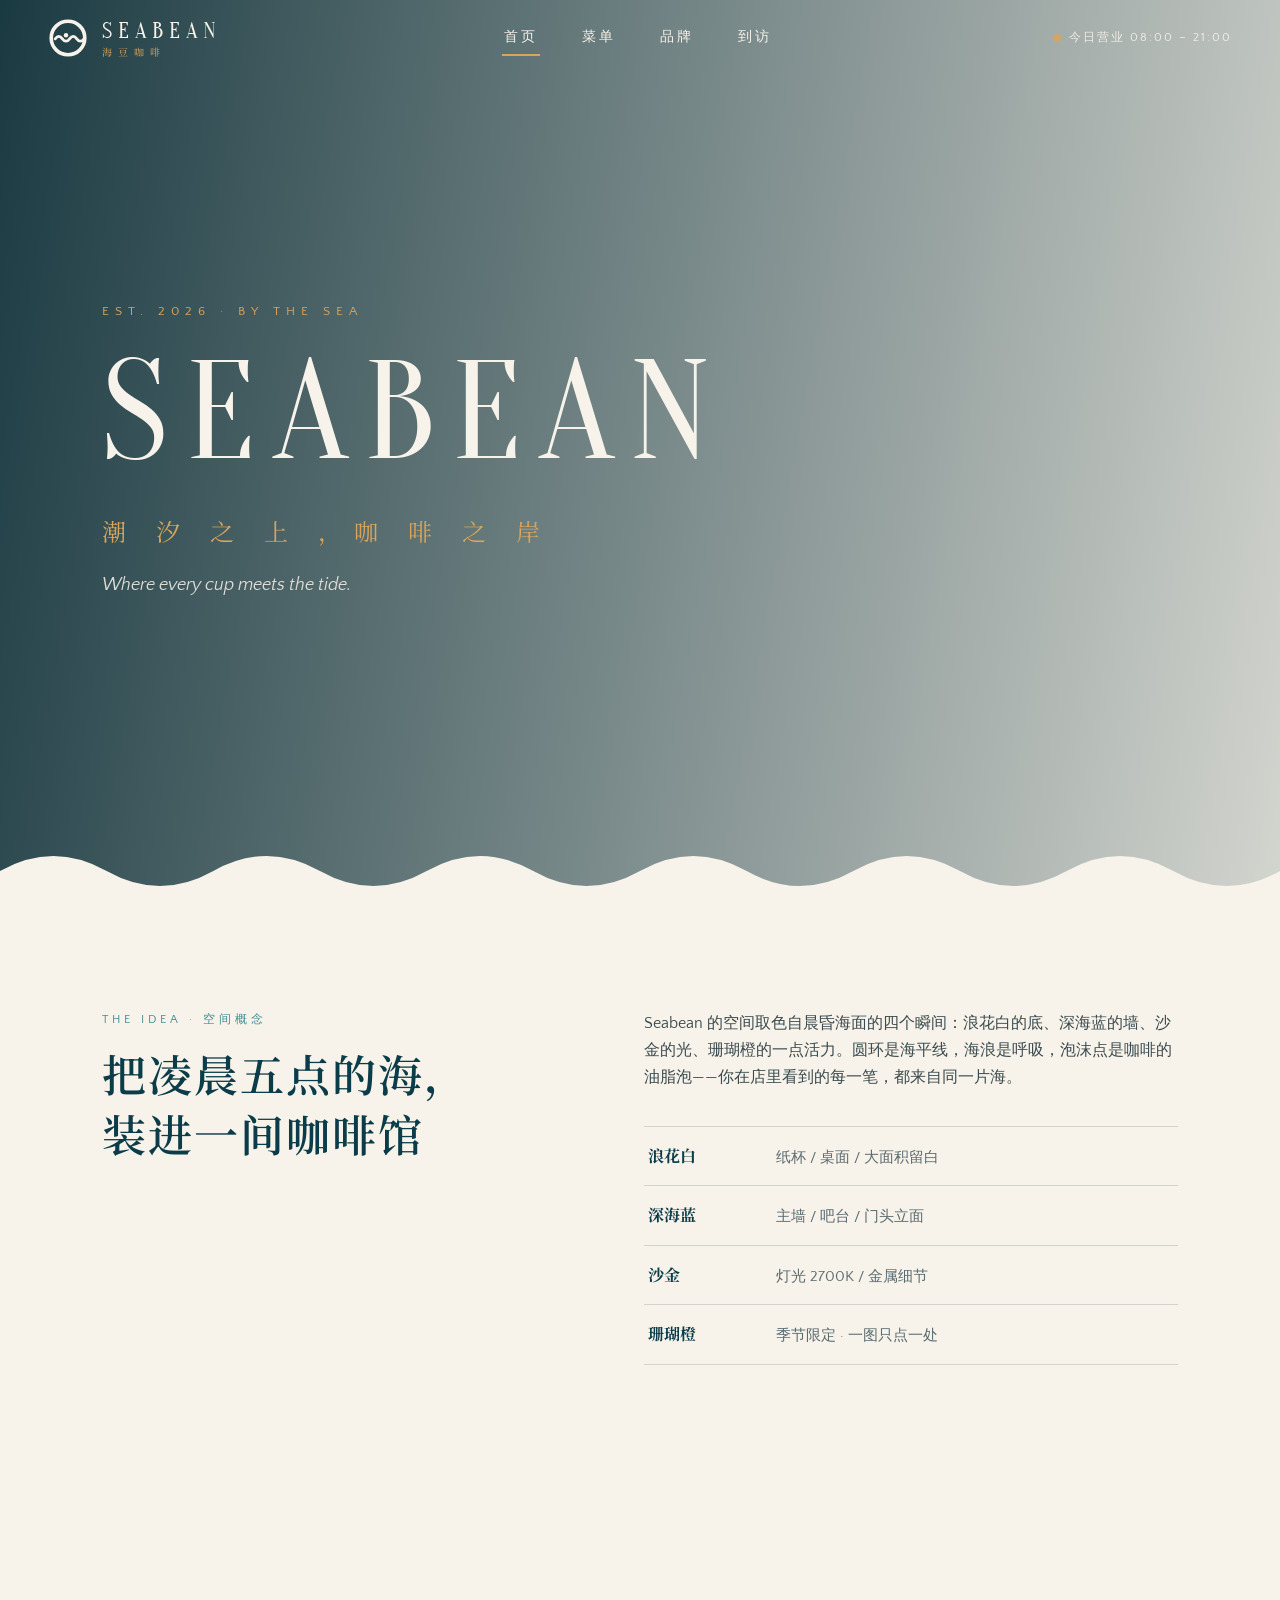
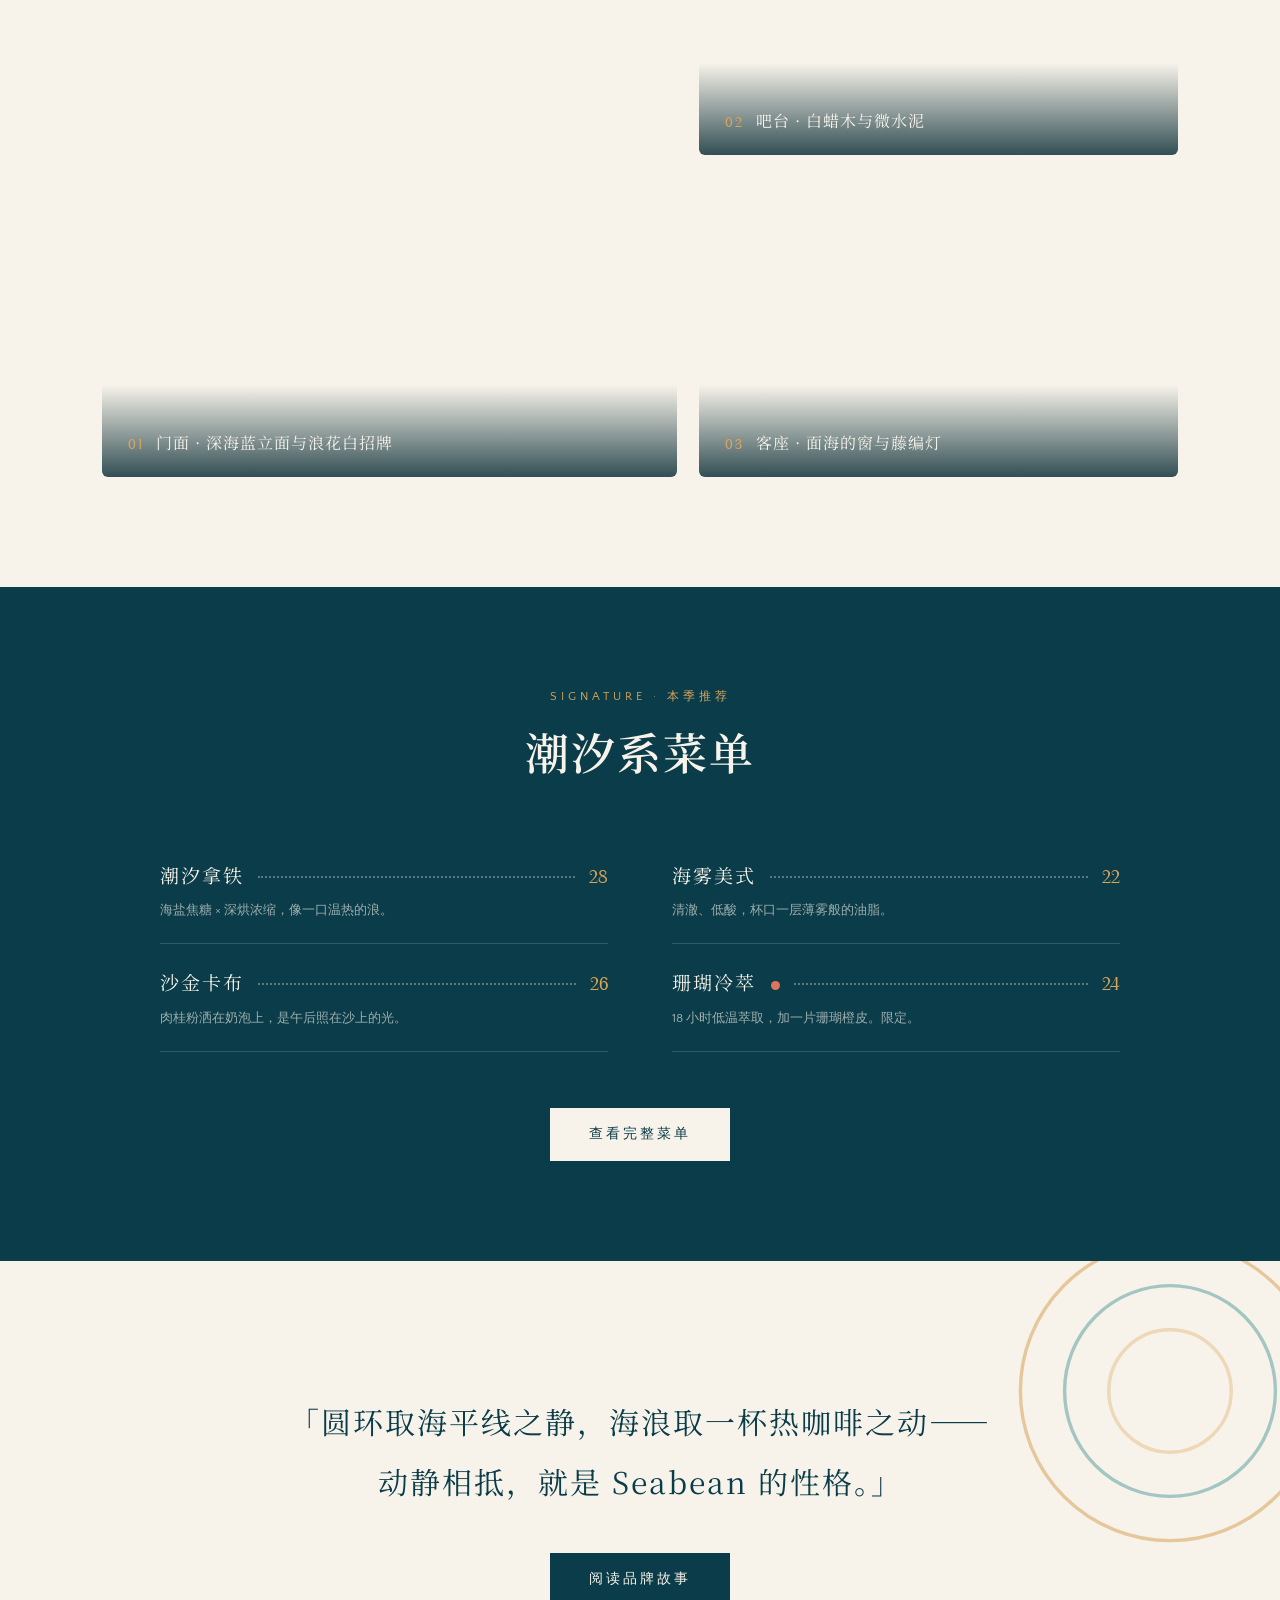
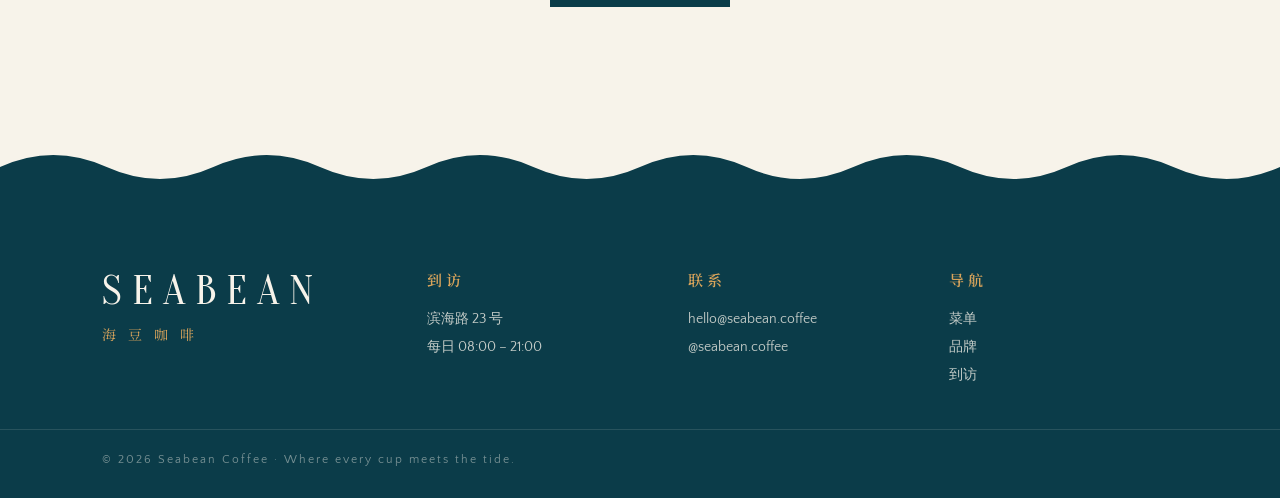
==== commit 77f1fb5e: "restore exact local pages + stylesheet" ====
--- a/index.html
+++ b/index.html
@@ -4,22 +4,29 @@
 <meta charset="UTF-8">
 <meta name="viewport" content="width=device-width, initial-scale=1.0">
 <title>SEABEAN 海豆咖啡 — 潮汐之上，咖啡之岸</title>
-<meta name="description" content="Seabean 海豆咖啡：把海的瞬间装进杯子。深海蓝空间、潮汐系咖啡、面朝大海的座位。">
+<meta name="description" content="Seabean Coffee 海豆咖啡：一间以海为灵感的精品咖啡馆。Where every cup meets the tide.">
+<link rel="preconnect" href="https://fonts.googleapis.com">
+<link rel="preconnect" href="https://fonts.gstatic.com" crossorigin>
 <link href="https://fonts.googleapis.com/css2?family=Oranienbaum&family=Quattrocento+Sans:ital,wght@0,400;0,700;1,400&family=Noto+Serif+SC:wght@400;600;700&display=swap" rel="stylesheet">
 <link rel="stylesheet" href="assets/style.css">
-<link rel="stylesheet" href="assets/images.css">
+<link rel="stylesheet" href="assets/img-hero.css">
+<link rel="stylesheet" href="assets/img-exterior.css">
+<link rel="stylesheet" href="assets/img-interior.css">
+<link rel="stylesheet" href="assets/img-seating.css">
 </head>
 <body>
-<header class="site-header">
-  <a class="logo" href="index.html" aria-label="Seabean 首页">
-    <svg viewBox="0 0 120 120" width="40" height="40" aria-hidden="true">
-      <circle cx="60" cy="60" r="42" fill="none" stroke="currentColor" stroke-width="9"/>
+
+<!-- ======================= HEADER ======================= -->
+<header class="site-header" id="siteHeader">
+  <a class="brand" href="index.html" aria-label="Seabean 首页">
+    <svg class="brand-mark" viewBox="0 0 100 100" aria-hidden="true">
+      <circle cx="50" cy="50" r="42" fill="none" stroke="currentColor" stroke-width="9"/>
       <path d="M18 52 Q27 40 36 52 T54 52 T72 52 T90 52" fill="none" stroke="currentColor" stroke-width="7" stroke-linecap="round"/>
       <circle cx="45" cy="43" r="5.5" fill="currentColor"/>
     </svg>
-    <span class="logo-word">SEABEAN<em>海豆咖啡</em></span>
+    <span class="brand-word">SEABEAN<small>海豆咖啡</small></span>
   </a>
-  <nav class="site-nav">
+  <nav class="site-nav" aria-label="主导航">
     <a href="index.html" class="active">首页</a>
     <a href="menu.html">菜单</a>
     <a href="about.html">品牌</a>
@@ -35,52 +42,30 @@
   <div class="hero-inner">
     <p class="hero-kicker">EST. 2026 · BY THE SEA</p>
     <h1 class="hero-title">SEABEAN</h1>
-    <p class="hero-tagline">潮 汐 之 上 ，咖 啡 之 岸</p>
-    <p class="hero-sub">Where every cup meets the tide.</p>
-    <div class="hero-cta">
-      <a class="btn btn-solid" href="menu.html">看看菜单</a>
-      <a class="btn btn-ghost" href="visit.html">到店指引</a>
-    </div>
+    <p class="hero-cn">潮 汐 之 上 ，咖 啡 之 岸</p>
+    <p class="hero-tag"><em>Where every cup meets the tide.</em></p>
   </div>
-  <div class="hero-bubbles" aria-hidden="true"><i></i><i></i><i></i><i></i><i></i></div>
+  <svg class="hero-wave" viewBox="0 0 1440 90" preserveAspectRatio="none" aria-hidden="true">
+    <path d="M0 60 Q60 30 120 60 T240 60 T360 60 T480 60 T600 60 T720 60 T840 60 T960 60 T1080 60 T1200 60 T1320 60 T1440 60 L1440 90 L0 90 Z" fill="var(--foam)"/>
+  </svg>
+  <span class="bubble b1"></span><span class="bubble b2"></span><span class="bubble b3"></span><span class="bubble b4"></span>
 </section>
 
-<!-- ======================= 空间概念 ======================= -->
-<section class="sec">
-  <p class="sec-label">THE IDEA · 空间概念</p>
-  <h2 class="sec-title">把凌晨五点的海，<br>装进一间咖啡馆</h2>
-  <p class="sec-lead">Seabean 的空间取色自晨昏海面的四个瞬间：浪花白的底、深海蓝的墙、沙金的光、珊瑚橙的一点活力。圆环是海平线，海浪是呼吸，泡沫点是咖啡的油脂泡——你在店里看到的每一笔，都来自同一片海。</p>
-  <div class="palette">
-    <div class="pal-item"><span class="pal-chip" style="background:#F7F3EA"></span><strong>浪花白</strong><p>纸杯 / 桌面 / 大面积留白</p></div>
-    <div class="pal-item"><span class="pal-chip" style="background:#0B3C49"></span><strong>深海蓝</strong><p>主墙 / 吧台 / 门头立面</p></div>
-    <div class="pal-item"><span class="pal-chip" style="background:#D9A45B"></span><strong>沙金</strong><p>灯光 2700K / 金属细节</p></div>
-    <div class="pal-item"><span class="pal-chip" style="background:#E2735B"></span><strong>珊瑚橙</strong><p>季节限定 · 一图只点一处</p></div>
+<!-- ======================= 日轮概念 ======================= -->
+<section class="concept">
+  <div class="concept-left">
+    <p class="sec-label">THE IDEA · 空间概念</p>
+    <h2 class="sec-title">把凌晨五点的海，<br>装进一间咖啡馆</h2>
   </div>
-</section>
-
-<!-- ======================= 招牌菜单 ======================= -->
-<section class="sec sec-tint">
-  <p class="sec-label">SIGNATURE · 招牌四杯</p>
-  <h2 class="sec-title">潮汐系咖啡</h2>
-  <div class="fm-grid">
-    <div class="fm-item reveal">
-      <div class="fm-row"><span class="fm-name">潮汐拿铁</span><span class="fm-dots"></span><span class="fm-price">28</span></div>
-      <p class="fm-desc">海盐焦糖 × 深烘浓缩，像一口温热的浪。</p>
-    </div>
-    <div class="fm-item reveal">
-      <div class="fm-row"><span class="fm-name">海雾美式</span><span class="fm-dots"></span><span class="fm-price">22</span></div>
-      <p class="fm-desc">清澈、低酸，杯口一层薄雾般的油脂。</p>
-    </div>
-    <div class="fm-item reveal">
-      <div class="fm-row"><span class="fm-name">沙金卡布</span><span class="fm-dots"></span><span class="fm-price">26</span></div>
-      <p class="fm-desc">肉桂粉洒在奶泡上，是午后照在沙上的光。</p>
-    </div>
-    <div class="fm-item reveal">
-      <div class="fm-row"><span class="fm-name">珊瑚冷萃 <i class="foam-dot"></i></span><span class="fm-dots"></span><span class="fm-price">24</span></div>
-      <p class="fm-desc">18 小时低温萃取，加一片珊瑚橙皮。限定。</p>
-    </div>
+  <div class="concept-right">
+    <p>Seabean 的空间取色自晨昏海面的四个瞬间：浪花白的底、深海蓝的墙、沙金的光、珊瑚橙的一点活力。圆环是海平线，海浪是呼吸，泡沫点是咖啡的油脂泡——你在店里看到的每一笔，都来自同一片海。</p>
+    <ul class="concept-list">
+      <li><strong>浪花白</strong><span>纸杯 / 桌面 / 大面积留白</span></li>
+      <li><strong>深海蓝</strong><span>主墙 / 吧台 / 门头立面</span></li>
+      <li><strong>沙金</strong><span>灯光 2700K / 金属细节</span></li>
+      <li><strong>珊瑚橙</strong><span>季节限定 · 一图只点一处</span></li>
+    </ul>
   </div>
-  <div class="sec-more"><a class="btn btn-line" href="menu.html">完整菜单 →</a></div>
 </section>
 
 <!-- ======================= 空间影像 ======================= -->
@@ -99,28 +84,60 @@
   </a>
 </section>
 
+<!-- ======================= 推荐菜单 ======================= -->
+<section class="feature-menu">
+  <div class="fm-head">
+    <p class="sec-label on-dark">SIGNATURE · 本季推荐</p>
+    <h2 class="sec-title on-dark">潮汐系菜单</h2>
+  </div>
+  <div class="fm-grid">
+    <div class="fm-item">
+      <div class="fm-row"><span class="fm-name">潮汐拿铁</span><span class="fm-dots"></span><span class="fm-price">28</span></div>
+      <p class="fm-desc">海盐焦糖 × 深烘浓缩，像一口温热的浪。</p>
+    </div>
+    <div class="fm-item">
+      <div class="fm-row"><span class="fm-name">海雾美式</span><span class="fm-dots"></span><span class="fm-price">22</span></div>
+      <p class="fm-desc">清澈、低酸，杯口一层薄雾般的油脂。</p>
+    </div>
+    <div class="fm-item">
+      <div class="fm-row"><span class="fm-name">沙金卡布</span><span class="fm-dots"></span><span class="fm-price">26</span></div>
+      <p class="fm-desc">肉桂粉洒在奶泡上，是午后照在沙上的光。</p>
+    </div>
+    <div class="fm-item">
+      <div class="fm-row"><span class="fm-name">珊瑚冷萃 <i class="foam-dot"></i></span><span class="fm-dots"></span><span class="fm-price">24</span></div>
+      <p class="fm-desc">18 小时低温萃取，加一片珊瑚橙皮。限定。</p>
+    </div>
+  </div>
+  <a class="btn-foam" href="menu.html">查看完整菜单</a>
+</section>
+
+<!-- ======================= 品牌语句 ======================= -->
+<section class="brand-line">
+  <svg class="bl-ring" viewBox="0 0 200 200" aria-hidden="true">
+    <circle cx="100" cy="100" r="88" fill="none" stroke="var(--sand)" stroke-width="2" opacity=".55"/>
+    <circle cx="100" cy="100" r="62" fill="none" stroke="var(--aqua)" stroke-width="2" opacity=".45"/>
+    <circle cx="100" cy="100" r="36" fill="none" stroke="var(--sand)" stroke-width="2" opacity=".35"/>
+  </svg>
+  <blockquote>「圆环取海平线之静，海浪取一杯热咖啡之动——<br class="br-wide">动静相抵，就是 Seabean 的性格。」</blockquote>
+  <a class="btn-deep" href="about.html">阅读品牌故事</a>
+</section>
+
 <!-- ======================= FOOTER ======================= -->
 <footer class="site-footer">
-  <div class="foot-grid">
-    <div class="foot-brand">
-      <span class="logo-word light">SEABEAN<em>海豆咖啡</em></span>
-      <p>潮汐之上，咖啡之岸。<br>Where every cup meets the tide.</p>
-    </div>
-    <div class="foot-col">
-      <h4>到店</h4>
-      <p>滨海路 23 号<br>怀德大厦旁 · 步行即达</p>
-    </div>
-    <div class="foot-col">
-      <h4>营业</h4>
-      <p>每日 08:00 – 21:00<br>全年无休（除夕除外）</p>
-    </div>
-    <div class="foot-col">
-      <h4>联系</h4>
-      <p>hello@seabean.coffee<br>+86 0755 8888 2764</p>
+  <svg class="foot-wave" viewBox="0 0 1440 60" preserveAspectRatio="none" aria-hidden="true">
+    <path d="M0 30 Q60 6 120 30 T240 30 T360 30 T480 30 T600 30 T720 30 T840 30 T960 30 T1080 30 T1200 30 T1320 30 T1440 30 L1440 60 L0 60 Z" fill="var(--foam)"/>
+  </svg>
+  <div class="foot-inner">
+    <div class="foot-brand">SEABEAN<small>海豆咖啡</small></div>
+    <div class="foot-cols">
+      <div><h4>到访</h4><p>滨海路 23 号<br>每日 08:00 – 21:00</p></div>
+      <div><h4>联系</h4><p>hello@seabean.coffee<br>@seabean.coffee</p></div>
+      <div><h4>导航</h4><p><a href="menu.html">菜单</a><br><a href="about.html">品牌</a><br><a href="visit.html">到访</a></p></div>
     </div>
   </div>
-  <div class="foot-base">© 2026 Seabean Coffee · 海豆咖啡</div>
+  <p class="foot-legal">© 2026 Seabean Coffee · Where every cup meets the tide.</p>
 </footer>
+
 <script src="assets/main.js"></script>
 </body>
 </html>
--- a/assets/style.css
+++ b/assets/style.css
@@ -0,0 +1,381 @@
+/* ============ SEABEAN 海豆咖啡 — 品牌官网 ============ */
+:root{
+  --deep:#0B3C49;
+  --ink:#072A33;
+  --aqua:#3E8E93;
+  --foam:#F7F3EA;
+  --sand:#D9A45B;
+  --coral:#E2735B;
+  --gray:#5A6B70;
+  --serif-en:'Oranienbaum', 'Noto Serif SC', serif;
+  --serif-cn:'Noto Serif SC', 'Songti SC', serif;
+  --sans:'Quattrocento Sans', 'PingFang SC', 'Microsoft YaHei', sans-serif;
+}
+*{margin:0;padding:0;box-sizing:border-box}
+html{scroll-behavior:smooth}
+body{
+  font-family:var(--sans);
+  color:var(--ink);
+  background:var(--foam);
+  line-height:1.7;
+  -webkit-font-smoothing:antialiased;
+}
+img{display:block;max-width:100%}
+.ph{background-size:cover;background-position:center}
+a{color:inherit;text-decoration:none}
+::selection{background:var(--sand);color:var(--ink)}
+
+/* ---------- 通用文字 ---------- */
+.sec-label{
+  font-size:12px;letter-spacing:4px;color:var(--aqua);
+  font-family:var(--sans);margin-bottom:14px;
+}
+.sec-label.on-dark{color:var(--sand)}
+.sec-title{
+  font-family:var(--serif-cn);
+  font-size:clamp(28px,3.6vw,44px);
+  font-weight:600;color:var(--deep);
+  line-height:1.35;letter-spacing:2px;
+}
+.sec-title.on-dark{color:var(--foam)}
+.btn-foam,.btn-deep{
+  display:inline-block;padding:14px 38px;
+  font-size:14px;letter-spacing:3px;
+  border:1px solid transparent;cursor:pointer;
+  transition:all .35s ease;
+}
+.btn-foam{background:var(--foam);color:var(--deep)}
+.btn-foam:hover{background:var(--sand);color:var(--ink)}
+.btn-deep{background:var(--deep);color:var(--foam)}
+.btn-deep:hover{background:var(--aqua);color:var(--foam)}
+.foam-dot{
+  display:inline-block;width:9px;height:9px;border-radius:50%;
+  background:var(--coral);margin-left:8px;vertical-align:middle;
+}
+
+/* ---------- 页头 ---------- */
+.site-header{
+  position:fixed;inset:0 0 auto 0;z-index:50;
+  display:grid;grid-template-columns:auto 1fr auto;align-items:center;
+  gap:24px;padding:18px 48px;
+  color:var(--foam);
+  transition:background .4s ease, color .4s ease, box-shadow .4s ease, padding .4s ease;
+}
+.site-header.solid{
+  background:rgba(247,243,234,.96);
+  color:var(--deep);
+  box-shadow:0 1px 0 rgba(11,60,73,.12);
+  padding:10px 48px;
+}
+.brand{display:flex;align-items:center;gap:14px}
+.brand-mark{width:40px;height:40px}
+.brand-word{
+  font-family:var(--serif-en);font-size:22px;letter-spacing:6px;
+  display:flex;flex-direction:column;line-height:1.1;
+}
+.brand-word small{
+  font-family:var(--serif-cn);font-size:10px;letter-spacing:6px;color:var(--sand);
+  margin-top:2px;
+}
+.site-nav{display:flex;justify-content:center;gap:40px}
+.site-nav a{
+  font-size:14px;letter-spacing:3px;padding:6px 2px;position:relative;
+}
+.site-nav a::after{
+  content:"";position:absolute;left:0;bottom:0;height:2px;width:0;
+  background:var(--sand);transition:width .35s ease;
+}
+.site-nav a:hover::after,.site-nav a.active::after{width:100%}
+.header-hours{
+  font-size:12px;letter-spacing:2px;display:flex;align-items:center;gap:8px;
+  color:inherit;opacity:.9;
+}
+.dot-live{width:8px;height:8px;border-radius:50%;background:var(--sand);animation:pulse 2.4s infinite}
+@keyframes pulse{0%,100%{opacity:1}50%{opacity:.35}}
+
+/* ---------- 首页 HERO ---------- */
+.hero{position:relative;height:100vh;min-height:640px;overflow:hidden}
+.hero-bg{
+  position:absolute;inset:0;background-size:cover;background-position:center;
+  transform:scale(1.06);animation:heroDrift 18s ease-in-out infinite alternate;
+}
+@keyframes heroDrift{from{transform:scale(1.06) translateX(0)}to{transform:scale(1.06) translateX(-16px)}}
+.hero-shade{
+  position:absolute;inset:0;
+  background:linear-gradient(100deg, rgba(7,42,51,.92) 0%, rgba(7,42,51,.55) 48%, rgba(7,42,51,.15) 100%);
+}
+.hero-inner{
+  position:relative;z-index:2;height:100%;
+  display:flex;flex-direction:column;justify-content:center;
+  padding:0 8vw;color:var(--foam);
+}
+.hero-kicker{font-size:13px;letter-spacing:6px;color:var(--sand);margin-bottom:22px}
+.hero-title{
+  font-family:var(--serif-en);font-weight:400;
+  font-size:clamp(64px,11vw,150px);letter-spacing:.12em;line-height:1;
+}
+.hero-cn{
+  font-family:var(--serif-cn);font-size:clamp(17px,2vw,24px);
+  letter-spacing:.5em;color:var(--sand);margin-top:26px;
+}
+.hero-tag{margin-top:18px;font-size:clamp(14px,1.4vw,18px);color:rgba(247,243,234,.85)}
+.hero-wave{position:absolute;bottom:-1px;left:0;width:100%;height:90px;z-index:3}
+.bubble{
+  position:absolute;border-radius:50%;z-index:2;
+  background:radial-gradient(circle at 35% 30%, rgba(247,243,234,.85), rgba(247,243,234,.12));
+  animation:rise 9s ease-in infinite;opacity:0;
+}
+.b1{width:14px;height:14px;left:74%;bottom:120px;animation-delay:0s}
+.b2{width:22px;height:22px;left:80%;bottom:100px;animation-delay:2.2s}
+.b3{width:10px;height:10px;left:87%;bottom:130px;animation-delay:4.1s}
+.b4{width:17px;height:17px;left:70%;bottom:90px;animation-delay:6s}
+@keyframes rise{
+  0%{transform:translateY(0) scale(.7);opacity:0}
+  15%{opacity:.75}
+  100%{transform:translateY(-46vh) scale(1.1);opacity:0}
+}
+
+/* ---------- 概念区 ---------- */
+.concept{
+  display:grid;grid-template-columns:1fr 1.15fr;gap:6vw;
+  padding:110px 8vw 90px;align-items:start;
+}
+.concept-right p{font-size:16px;color:#3A4A4E;max-width:56ch}
+.concept-list{list-style:none;margin-top:34px;border-top:1px solid rgba(11,60,73,.16)}
+.concept-list li{
+  display:grid;grid-template-columns:110px 1fr;gap:18px;
+  padding:15px 4px;border-bottom:1px solid rgba(11,60,73,.16);
+  font-size:14.5px;align-items:baseline;
+}
+.concept-list strong{font-family:var(--serif-cn);color:var(--deep);font-size:16px}
+.concept-list span{color:var(--gray)}
+
+/* ---------- 空间影像 ---------- */
+.spaces{
+  display:grid;grid-template-columns:1.2fr 1fr;grid-template-rows:repeat(2,300px);
+  gap:22px;padding:0 8vw 110px;
+}
+.space-card{position:relative;overflow:hidden;border-radius:6px}
+.space-card.tall{grid-row:span 2}
+.space-card img,.space-card .ph{
+  width:100%;height:100%;object-fit:cover;
+  transition:transform 1.1s cubic-bezier(.19,1,.22,1);
+}
+.space-card:hover img,.space-card:hover .ph{transform:scale(1.05)}
+.space-cap{
+  position:absolute;left:0;right:0;bottom:0;
+  padding:44px 26px 20px;color:var(--foam);
+  font-family:var(--serif-cn);font-size:16px;letter-spacing:1px;
+  background:linear-gradient(to top, rgba(7,42,51,.82), transparent);
+}
+.space-cap span{
+  font-family:var(--serif-en);color:var(--sand);
+  margin-right:12px;font-size:15px;letter-spacing:2px;
+}
+
+/* ---------- 推荐菜单（深底） ---------- */
+.feature-menu{background:var(--deep);color:var(--foam);padding:100px 8vw;text-align:center}
+.fm-head{margin-bottom:56px}
+.fm-grid{
+  display:grid;grid-template-columns:1fr 1fr;gap:0 5vw;
+  text-align:left;max-width:960px;margin:0 auto 56px;
+}
+.fm-item{padding:22px 0;border-bottom:1px solid rgba(247,243,234,.16)}
+.fm-row{display:flex;align-items:baseline;gap:14px}
+.fm-name{font-family:var(--serif-cn);font-size:19px;letter-spacing:2px}
+.fm-dots{
+  flex:1;border-bottom:2px dotted rgba(247,243,234,.35);
+  transform:translateY(-5px);min-width:40px;
+}
+.fm-price{font-family:var(--serif-en);font-size:19px;color:var(--sand)}
+.fm-desc{font-size:13px;color:rgba(247,243,234,.62);margin-top:6px}
+
+/* ---------- 品牌语句 ---------- */
+.brand-line{position:relative;padding:130px 8vw;text-align:center;overflow:hidden}
+.bl-ring{position:absolute;right:-60px;top:-40px;width:340px;height:340px;animation:spin 60s linear infinite}
+@keyframes spin{to{transform:rotate(360deg)}}
+.brand-line blockquote{
+  font-family:var(--serif-cn);font-size:clamp(20px,2.6vw,30px);
+  color:var(--deep);line-height:2;letter-spacing:2px;max-width:820px;margin:0 auto 42px;
+}
+
+/* ---------- 页脚 ---------- */
+.site-footer{position:relative;background:var(--deep);color:var(--foam)}
+.foot-wave{display:block;width:100%;height:60px;background:var(--foam)}
+.foot-wave path{fill:var(--deep)}
+.foot-inner{
+  display:grid;grid-template-columns:auto 1fr;gap:8vw;
+  padding:70px 8vw 40px;
+}
+.foot-brand{
+  font-family:var(--serif-en);font-size:42px;letter-spacing:10px;line-height:1.15;
+}
+.foot-brand small{
+  display:block;font-family:var(--serif-cn);font-size:14px;
+  letter-spacing:12px;color:var(--sand);margin-top:10px;
+}
+.foot-cols{display:grid;grid-template-columns:repeat(3,1fr);gap:32px;align-self:center}
+.foot-cols h4{
+  font-family:var(--serif-cn);font-size:15px;letter-spacing:4px;
+  color:var(--sand);margin-bottom:12px;font-weight:600;
+}
+.foot-cols p{font-size:14px;color:rgba(247,243,234,.78);line-height:2}
+.foot-cols a:hover{color:var(--sand)}
+.foot-legal{
+  padding:20px 8vw 28px;font-size:12px;letter-spacing:2px;
+  color:rgba(247,243,234,.45);border-top:1px solid rgba(247,243,234,.12);
+}
+
+/* ---------- 内页共用 ---------- */
+.page-hero{
+  position:relative;padding:170px 8vw 90px;color:var(--foam);
+  background:var(--deep);overflow:hidden;
+}
+.page-hero .ph-wave{
+  position:absolute;left:0;bottom:-1px;width:100%;height:70px;
+}
+.page-hero h1{
+  font-family:var(--serif-en);font-weight:400;
+  font-size:clamp(44px,7vw,88px);letter-spacing:.14em;line-height:1;
+}
+.page-hero .ph-cn{
+  font-family:var(--serif-cn);font-size:clamp(16px,1.8vw,22px);
+  letter-spacing:.4em;color:var(--sand);margin-top:20px;
+}
+.page-hero .ph-sub{margin-top:16px;color:rgba(247,243,234,.72);font-size:15px;max-width:52ch}
+.ph-bubbles span{
+  position:absolute;border-radius:50%;
+  border:1.5px solid rgba(247,243,234,.35);
+}
+.ph-bubbles .p1{width:120px;height:120px;right:10%;top:22%}
+.ph-bubbles .p2{width:70px;height:70px;right:20%;top:52%;border-color:rgba(217,164,91,.5)}
+.ph-bubbles .p3{width:36px;height:36px;right:7%;top:60%;border-color:rgba(62,142,147,.6)}
+
+/* ---------- 菜单页 ---------- */
+.menu-section{padding:90px 8vw 100px;max-width:1080px;margin:0 auto}
+.menu-cat{margin-bottom:64px}
+.menu-cat-head{display:flex;align-items:baseline;gap:16px;margin-bottom:26px}
+.menu-cat-head h2{
+  font-family:var(--serif-cn);font-size:26px;color:var(--deep);
+  letter-spacing:4px;font-weight:600;
+}
+.menu-cat-head .en{
+  font-family:var(--serif-en);font-size:15px;letter-spacing:4px;color:var(--aqua);
+}
+.menu-cat-head::after{
+  content:"";flex:1;height:8px;transform:translateY(-2px);opacity:.5;
+  background:url("data:image/svg+xml,%3Csvg xmlns='http://www.w3.org/2000/svg' viewBox='0 0 120 24'%3E%3Cpath d='M0 14 Q20 2 40 14 T80 14 T120 14' fill='none' stroke='%233E8E93' stroke-width='3'/%3E%3C/svg%3E") repeat-x left center/120px 24px;
+}
+.mi{display:grid;grid-template-columns:1fr auto;gap:4px 16px;padding:15px 0;border-bottom:1px solid rgba(11,60,73,.12)}
+.mi-top{display:flex;align-items:baseline;gap:12px}
+.mi-name{font-family:var(--serif-cn);font-size:17px;color:var(--ink);letter-spacing:1px}
+.mi-dots{flex:1;border-bottom:2px dotted rgba(11,60,73,.3);transform:translateY(-4px);min-width:36px}
+.mi-price{font-family:var(--serif-en);font-size:17px;color:var(--deep)}
+.mi-desc{grid-column:1/-1;font-size:13px;color:var(--gray)}
+.mi .badge{
+  font-size:10px;letter-spacing:2px;color:var(--coral);
+  border:1px solid var(--coral);border-radius:99px;padding:2px 10px;margin-left:10px;
+  vertical-align:middle;white-space:nowrap;
+}
+.menu-note{
+  background:var(--deep);color:var(--foam);border-radius:6px;
+  padding:40px 48px;display:flex;flex-wrap:wrap;gap:24px 60px;align-items:center;
+}
+.menu-note h3{font-family:var(--serif-cn);font-size:20px;letter-spacing:3px;color:var(--sand);font-weight:600}
+.menu-note p{font-size:13.5px;color:rgba(247,243,234,.75)}
+
+/* ---------- 品牌页 ---------- */
+.moments{display:grid;grid-template-columns:repeat(4,1fr);gap:20px;padding:90px 8vw}
+.moment{
+  border-radius:6px;padding:34px 26px 28px;min-height:230px;color:var(--foam);
+  display:flex;flex-direction:column;justify-content:flex-end;position:relative;overflow:hidden;
+}
+.moment .m-en{font-family:var(--serif-en);letter-spacing:3px;font-size:14px;opacity:.85}
+.moment .m-cn{font-family:var(--serif-cn);font-size:22px;letter-spacing:4px;margin-top:6px;font-weight:600}
+.moment .m-desc{font-size:12.5px;opacity:.75;margin-top:10px;line-height:1.7}
+.moment::before{
+  content:"";position:absolute;right:-24px;top:-24px;width:110px;height:110px;border-radius:50%;
+  background:rgba(247,243,234,.14);
+}
+.moment.m1{background:var(--foam);color:var(--deep)}
+.moment.m1::before{background:rgba(11,60,73,.08)}
+.moment.m2{background:var(--aqua)}
+.moment.m3{background:var(--sand);color:var(--ink)}
+.moment.m4{background:var(--deep)}
+.story{display:grid;grid-template-columns:1fr 1fr;gap:6vw;padding:20px 8vw 110px;align-items:center}
+.story-img{border-radius:6px;overflow:hidden}
+.story-img img,.story-img .ph{width:100%;height:100%;object-fit:cover}
+.story-text h2{
+  font-family:var(--serif-cn);font-size:32px;color:var(--deep);
+  letter-spacing:3px;margin-bottom:24px;font-weight:600;line-height:1.5;
+}
+.story-text p{font-size:15px;color:#3A4A4E;margin-bottom:16px}
+.values{border-top:1px solid rgba(11,60,73,.14)}
+.values li{
+  list-style:none;display:grid;grid-template-columns:64px 130px 1fr;gap:20px;
+  padding:20px 0;border-bottom:1px solid rgba(11,60,73,.14);font-size:14.5px;align-items:baseline;
+}
+.values .v-num{font-family:var(--serif-en);color:var(--aqua);font-size:20px}
+.values .v-name{font-family:var(--serif-cn);color:var(--deep);font-size:17px;letter-spacing:2px;font-weight:600}
+.values .v-desc{color:var(--gray)}
+
+/* ---------- 到访页 ---------- */
+.visit-grid{display:grid;grid-template-columns:1fr 1fr;gap:0;padding:0 0 100px}
+.visit-info{padding:90px 6vw 90px 8vw}
+.visit-info h2{
+  font-family:var(--serif-cn);font-size:30px;color:var(--deep);
+  letter-spacing:3px;margin-bottom:36px;font-weight:600;
+}
+.info-rows{border-top:1px solid rgba(11,60,73,.16)}
+.info-rows div{
+  display:grid;grid-template-columns:110px 1fr;gap:20px;
+  padding:18px 4px;border-bottom:1px solid rgba(11,60,73,.16);font-size:15px;
+}
+.info-rows dt{font-family:var(--serif-cn);color:var(--deep);font-weight:600;letter-spacing:2px}
+.info-rows dd{color:#3A4A4E}
+.visit-map{position:relative;background:var(--deep);min-height:520px;overflow:hidden}
+.visit-map svg{position:absolute;inset:0;width:100%;height:100%}
+.map-pin{
+  position:absolute;left:54%;top:44%;transform:translate(-50%,-100%);
+  text-align:center;color:var(--foam);
+}
+.map-pin svg{position:static;width:44px;height:44px;margin:0 auto 8px;display:block;animation:bob 2.6s ease-in-out infinite}
+@keyframes bob{0%,100%{transform:translateY(0)}50%{transform:translateY(-8px)}}
+.map-pin .mp-name{font-family:var(--serif-en);letter-spacing:4px;font-size:15px}
+.map-pin .mp-sub{font-size:11px;letter-spacing:2px;color:var(--sand)}
+.visit-cta{
+  background:var(--deep);color:var(--foam);text-align:center;padding:90px 8vw;
+}
+.visit-cta h2{font-family:var(--serif-cn);font-size:clamp(26px,3.4vw,40px);letter-spacing:4px;margin-bottom:16px;font-weight:600}
+.visit-cta p{color:rgba(247,243,234,.7);margin-bottom:36px}
+
+/* ---------- 动效 reveal ---------- */
+.reveal{opacity:0;transform:translateY(26px);transition:opacity .8s ease, transform .8s ease}
+.reveal.in{opacity:1;transform:none}
+
+/* ---------- 响应式 ---------- */
+@media (max-width:960px){
+  .site-header{grid-template-columns:auto auto;padding:14px 20px;gap:14px}
+  .site-nav{gap:20px}
+  .header-hours{display:none}
+  .concept{grid-template-columns:1fr;gap:36px;padding:80px 6vw 60px}
+  .spaces{grid-template-columns:1fr;grid-template-rows:none;padding:0 6vw 80px}
+  .space-card{height:280px}
+  .space-card.tall{grid-row:auto;height:340px}
+  .fm-grid{grid-template-columns:1fr}
+  .moments{grid-template-columns:1fr 1fr;padding:60px 6vw;gap:14px}
+  .story{grid-template-columns:1fr;padding:0 6vw 80px}
+  .visit-grid{grid-template-columns:1fr}
+  .visit-info{padding:70px 6vw}
+  .foot-inner{grid-template-columns:1fr;gap:36px;padding:56px 6vw 30px}
+  .foot-cols{grid-template-columns:1fr 1fr}
+  .brand-line{padding:90px 6vw}
+  .bl-ring{width:220px;height:220px;right:-80px}
+}
+@media (max-width:640px){
+  .site-nav{gap:14px}
+  .site-nav a{font-size:12px;letter-spacing:1px}
+  .brand-word{font-size:17px;letter-spacing:4px}
+  .moments{grid-template-columns:1fr}
+  .menu-note{padding:30px 24px}
+}
